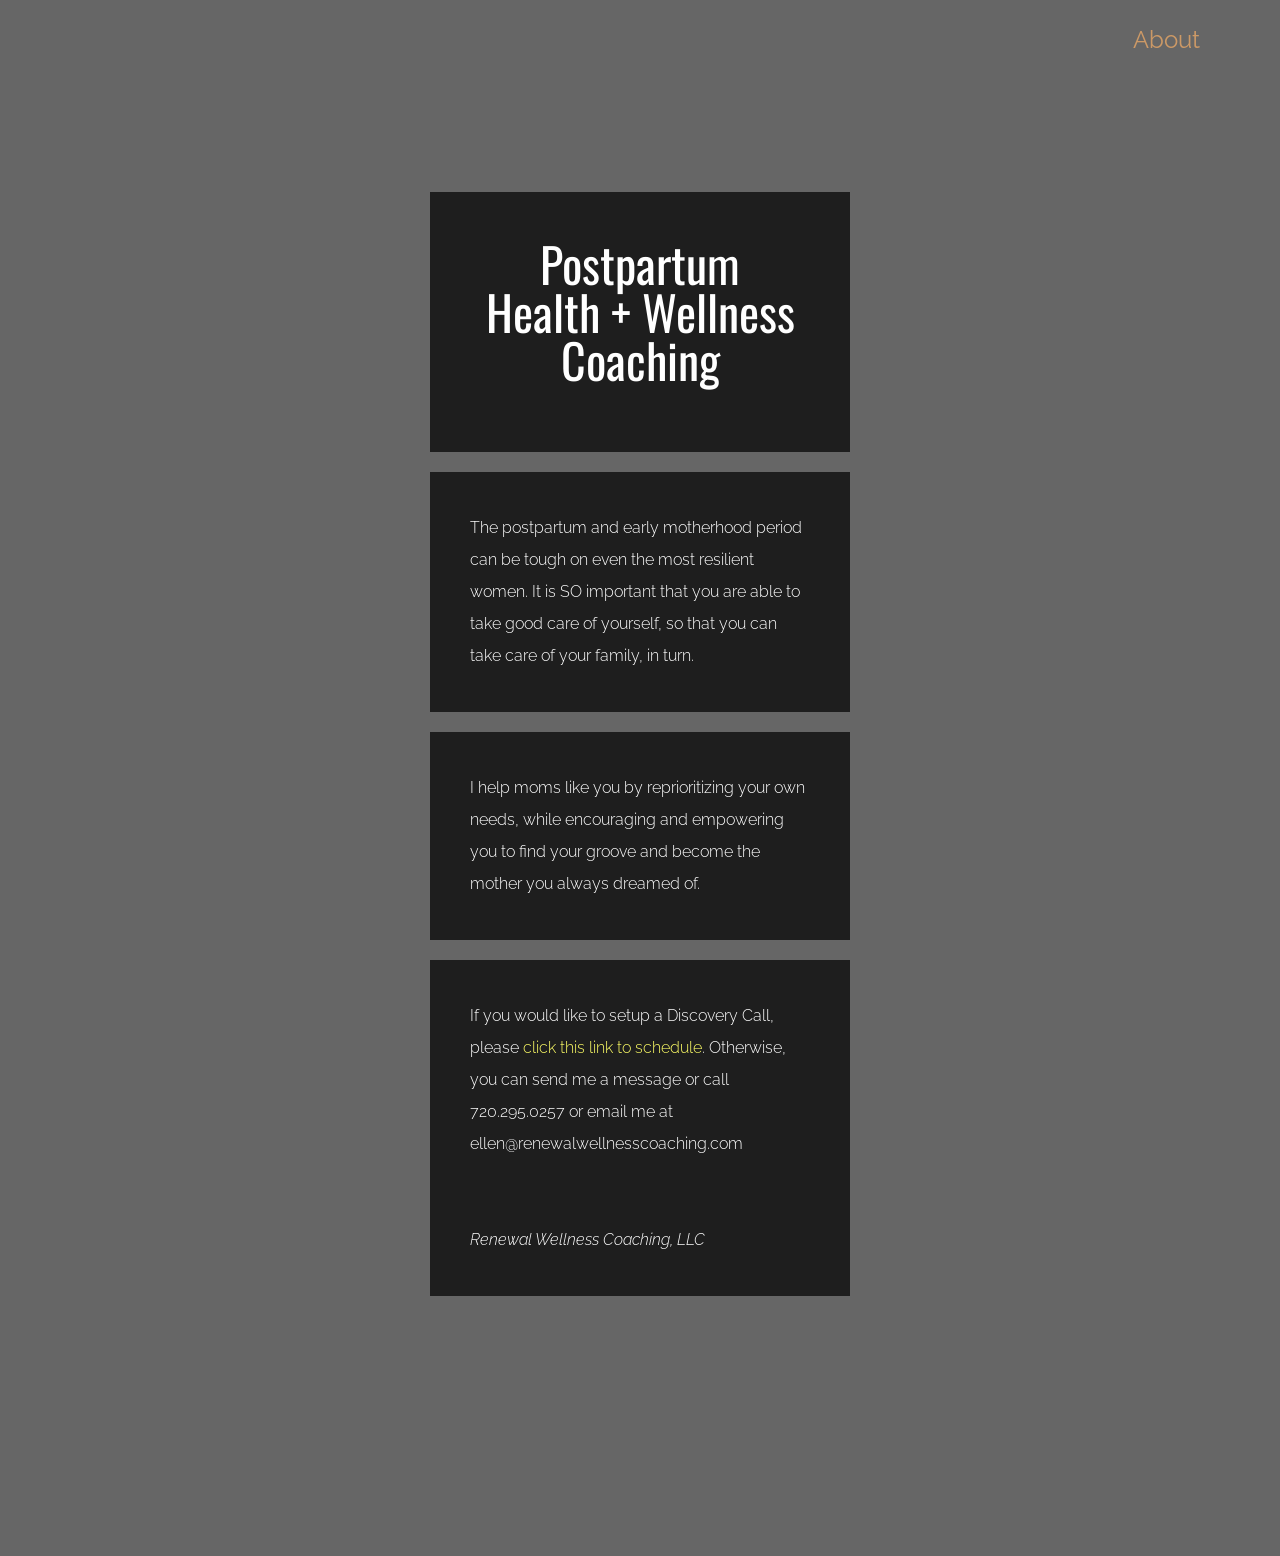
==== index.html @ bf925019 "Undo viewport scaling; image gets cut off on vertical scroll" ====
<!DOCTYPE html>
<html lang="en">
<head>
    <meta charset="UTF-8">
    <meta http-equiv="X-UA-Compatible" content="IE=edge">
    <meta name="viewport" content="width=device-width, initial-scale=1.0">
    <title>Renewal Wellness Coaching</title>
    <link rel="preconnect" href="https://fonts.googleapis.com">
    <link rel="preconnect" href="https://fonts.gstatic.com" crossorigin>
    <link href="https://fonts.googleapis.com/css2?family=Raleway:wght@300;400;500;600&family=Oswald:wght@600&display=swap" rel="stylesheet">
    <link rel="stylesheet" href="css/all.min.css"> <!-- fontawesome -->
    <!-- <link href="https://unpkg.com/tailwindcss@^2/dist/tailwind.min.css" rel="stylesheet"> -->
    <link rel="stylesheet" href="css/tailwind.css">
    <link rel="stylesheet" href="css/tooplate-antique-cafe.css">

<!--

Tooplate 2126 Antique Cafe

https://www.tooplate.com/view/2126-antique-cafe

-->
</head>
<body>
    <!-- About -->
    <div id="About" class="parallax-window" data-parallax="scroll" data-image-src="img/15.jpg">
        <nav id="tm-nav" class="fixed w-full">
            <div class="tm-container mx-auto px-2 md:py-6 text-right">
                <button class="md:hidden py-2 px-2" id="menu-toggle"><i class="fas fa-2x fa-bars tm-text-gold"></i></button>
                <ul class="mb-3 md:mb-0 text-2xl font-normal flex justify-end flex-col md:flex-row">
                    <li class="inline-block mb-4 mx-4"><a href="#about" class="tm-text-gold py-1 md:py-3 px-4">About</a></li>
                </ul>
            </div>
        </nav>
        <div class="container mx-auto px-2 tm-intro-width">
            <div class="sm:pb-60 sm:pt-48 py-20">
                <div class="bg-black bg-opacity-70 p-12 mb-5 text-center">
                    <h1 class="text-white text-5xl tm-logo-font mb-5">Postpartum Health + Wellness Coaching</h1>
                </div>
                <div class="bg-black bg-opacity-70 p-10 mb-5">
                    <p class="text-white leading-8 text-sm font-light">
                      The postpartum and early motherhood period can be tough on even the most resilient women. It is SO important that you are able to take good care of yourself, so that you can take care of your family, in turn.
                    </p>
                </div>
                 <div class="bg-black bg-opacity-70 p-10 mb-5">
                    <p class="text-white leading-8 text-sm font-light">
                      I help moms like you by reprioritizing your own needs, while encouraging and empowering you to find your groove and become the mother you always dreamed of.
                    </p>
                </div>
                 <div class="bg-black bg-opacity-70 p-10 mb-5">
                    <p class="text-white leading-8 text-sm font-light">
                    	If you would like to setup a Discovery Call, please <a rel="nofollow" href="https://my.practicebetter.io/#/664dffdab064e4ab19f4c3e3/bookings?s=66a9b3b07e40d9240dcb5a3c&step=date" target="_parent">click this link to schedule</a>. Otherwise, you can send me a message or call 720.295.0257 or email me at ellen@renewalwellnesscoaching.com

                      <br/>
                      <br/>
                      <br/>
                      <i>Renewal Wellness Coaching, LLC</i>
                    </p>
                </div>
            </div>
        </div>
    </div>

    <script src="js/jquery-3.6.0.min.js"></script>
    <script src="js/parallax.min.js"></script>
    <script src="js/jquery.singlePageNav.min.js"></script>
    <script>

        function checkAndShowHideMenu() {
            if(window.innerWidth < 768) {
                $('#tm-nav ul').addClass('hidden');
            } else {
                $('#tm-nav ul').removeClass('hidden');
            }
        }

        $(function(){
            var tmNav = $('#tm-nav');
            tmNav.singlePageNav();

            checkAndShowHideMenu();
            window.addEventListener('resize', checkAndShowHideMenu);

            $('#menu-toggle').click(function(){
                $('#tm-nav ul').toggleClass('hidden');
            });

            $('#tm-nav ul li').click(function(){
                if(window.innerWidth < 768) {
                    $('#tm-nav ul').addClass('hidden');
                }
            });

            $(document).scroll(function() {
                var distanceFromTop = $(document).scrollTop();

                if(distanceFromTop > 100) {
                    tmNav.addClass('scroll');
                } else {
                    tmNav.removeClass('scroll');
                }
            });

            document.querySelectorAll('a[href^="#"]').forEach(anchor => {
                anchor.addEventListener('click', function (e) {
                    e.preventDefault();

                    document.querySelector(this.getAttribute('href')).scrollIntoView({
                        behavior: 'smooth'
                    });
                });
            });
        });
    </script>
</body>
</html>
---- css/tooplate-antique-cafe.css ----
/*

Tooplate 2126 Antique Cafe

https://www.tooplate.com/view/2126-antique-cafe

*/


body {
    font-family: 'Raleway', sans-serif;
    background-color: #666;
}

p a {
	color: #FF6;
}

p a:hover {
	color: #9FF;
}

#about p a { color: #066; }
#about p a:hover { color: #F36; }

#contact p a { color: #066; }

footer span a { color: #FFF; }

.tm-logo-font {
    font-family: 'Oswald', sans-serif;
}

.tm-container {
    max-width: 1200px;
}

.parallax-window {
    min-height: 1064px;
    background: transparent;
}

.tm-text-yellow {
    color: #FC6;
}

.tm-text-gold {
    color: #CC9966;
}

.tm-text-brown {
    color: #544639;
}

.tm-text-green {
    color: #006666;
}

a.tm-bg-green:hover {
    background-color: #0a8585;
}

.tm-bg-brown {
    background-color: #544639;
}

.tm-bg-green {
    background-color: #006666;
}

.tm-border-gold {
    border-color: #CC9966;
}

.tm-intro-width {
    max-width: 436px;
}

.tm-item-container {
    max-width: 520px;
}

.input:focus {
    outline: none !important;
    border:1px solid #CC9966;
    box-shadow: 0 0 10px #b67533;
}

input::placeholder,
textarea::placeholder { /* Chrome, Firefox, Opera, Safari 10.1+ */
    color: rgb(214, 212, 212);
    opacity: 1; /* Firefox */
}
  
input:-ms-input-placeholder,
textarea:-ms-input-placeholder { /* Internet Explorer 10-11 */
    color: rgb(214, 212, 212);
}
  
input::-ms-input-placeholder,
textarea::-ms-input-placeholder { /* Microsoft Edge */
    color: rgb(214, 212, 212);
}

#tm-nav {
    z-index: 1000;
    transition: all 0.3s ease;
}

#tm-nav.scroll {
    background-color: rgba(0,0,0,0.7);
}

#tm-nav li a {
    border-bottom-color: transparent;
    transition: all 0.3s ease;
}

#tm-nav li a.current,
#tm-nav li a:hover {
      border-bottom: 4px solid #CC9966;
}

.tm-text-2xl {
    font-size: 1.2rem;
    line-height: 2rem;
}

@media (min-width: 768px) {
    #tm-nav.scroll .tm-container {
        padding-top: 10px;
        padding-bottom: 10px;
    }
}

@media (max-width: 767px) {
    #tm-nav {
        width: auto;
        right: 0;
        border-radius: 5px;
    }
}

@media (max-width: 639px) {
    .parallax-window {
        min-height: 600px;
    }
}

@media (max-width: 370px) {
    .tm-menu-item {
        flex-direction: column;
    }

    .tm-menu-item-2 {
        flex-direction: column-reverse;
    }

    .tm-menu-item img {
        margin-bottom: 10px;
    }

    .tm-menu-item-2 img {
        margin-bottom: 10px;
    }
}
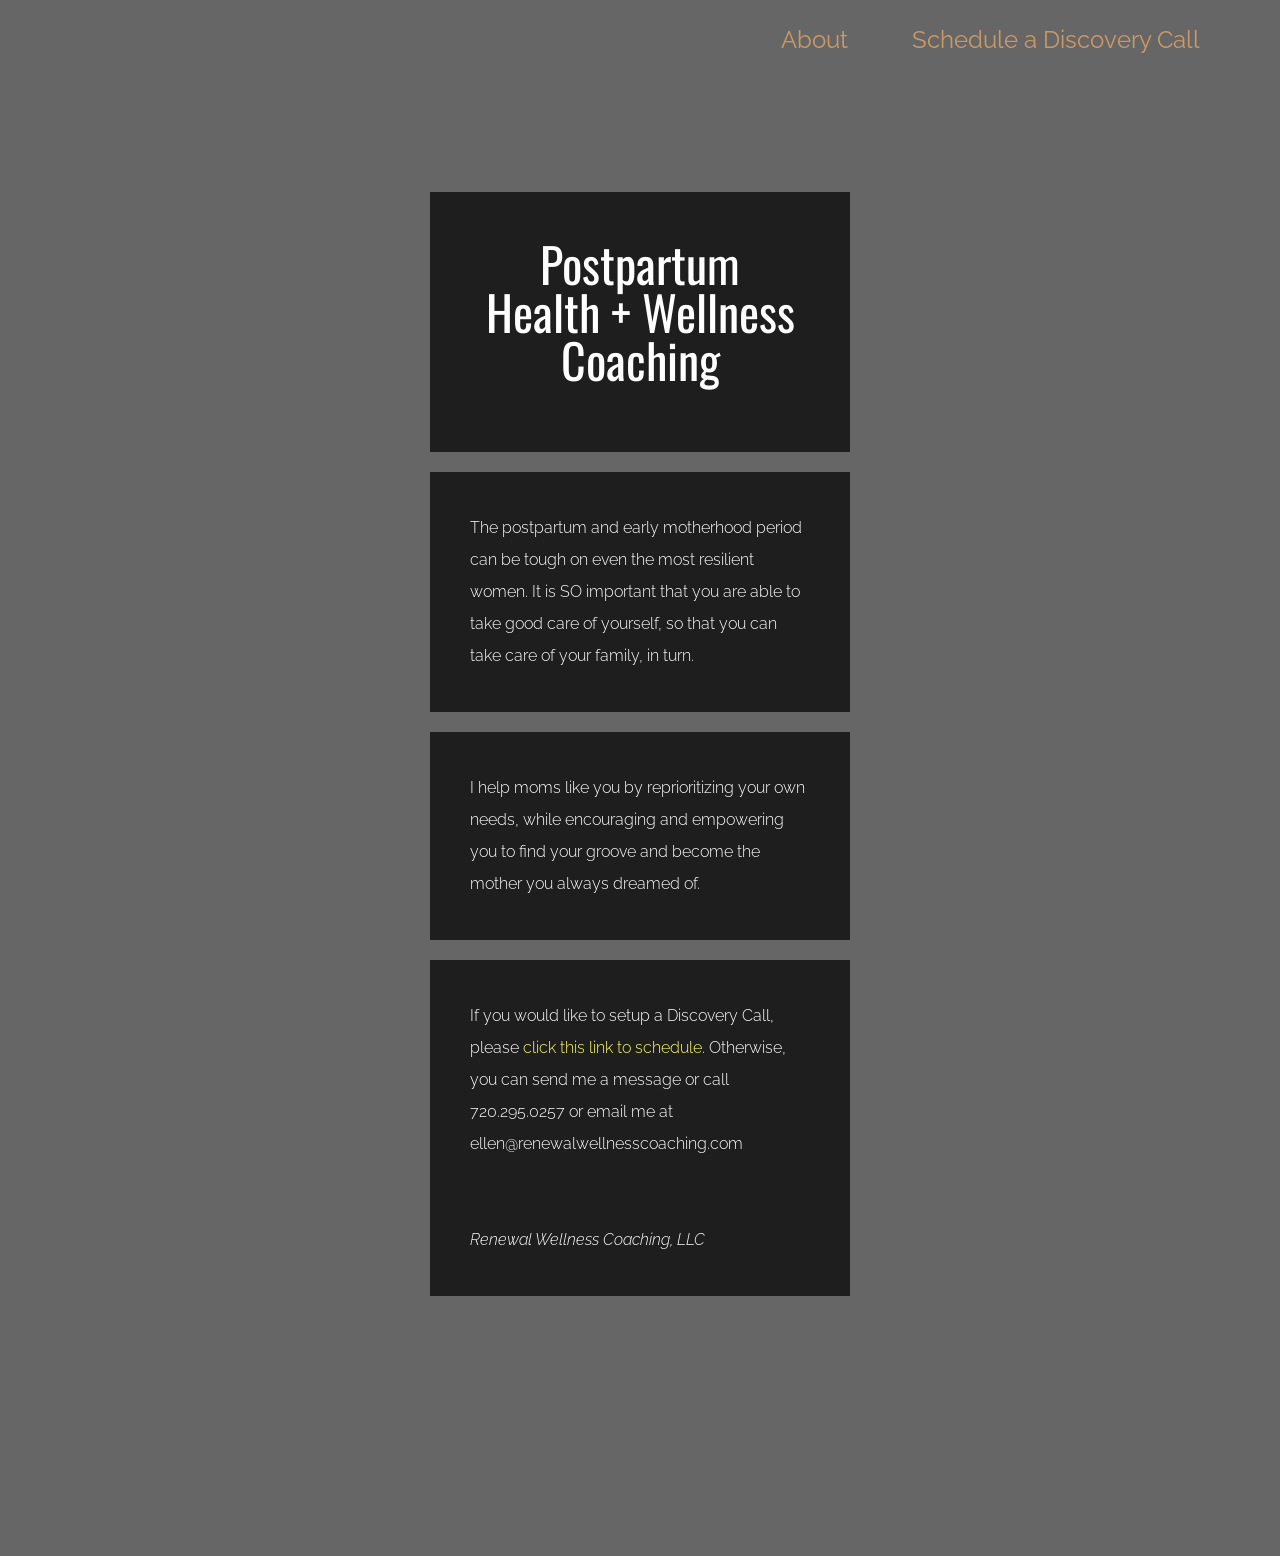
==== commit 7e3160f2: "Add menu option to book a discovery call" ====
--- a/index.html
+++ b/index.html
@@ -29,6 +29,7 @@
                 <button class="md:hidden py-2 px-2" id="menu-toggle"><i class="fas fa-2x fa-bars tm-text-gold"></i></button>
                 <ul class="mb-3 md:mb-0 text-2xl font-normal flex justify-end flex-col md:flex-row">
                     <li class="inline-block mb-4 mx-4"><a href="#about" class="tm-text-gold py-1 md:py-3 px-4">About</a></li>
+                    <li class="inline-block mb-4 mx-4"><a href="https://my.practicebetter.io/#/664dffdab064e4ab19f4c3e3/bookings?s=66a9b3b07e40d9240dcb5a3c&step=date" class="tm-text-gold py-1 md:py-3 px-4">Schedule a Discovery Call</a></li>
                 </ul>
             </div>
         </nav>
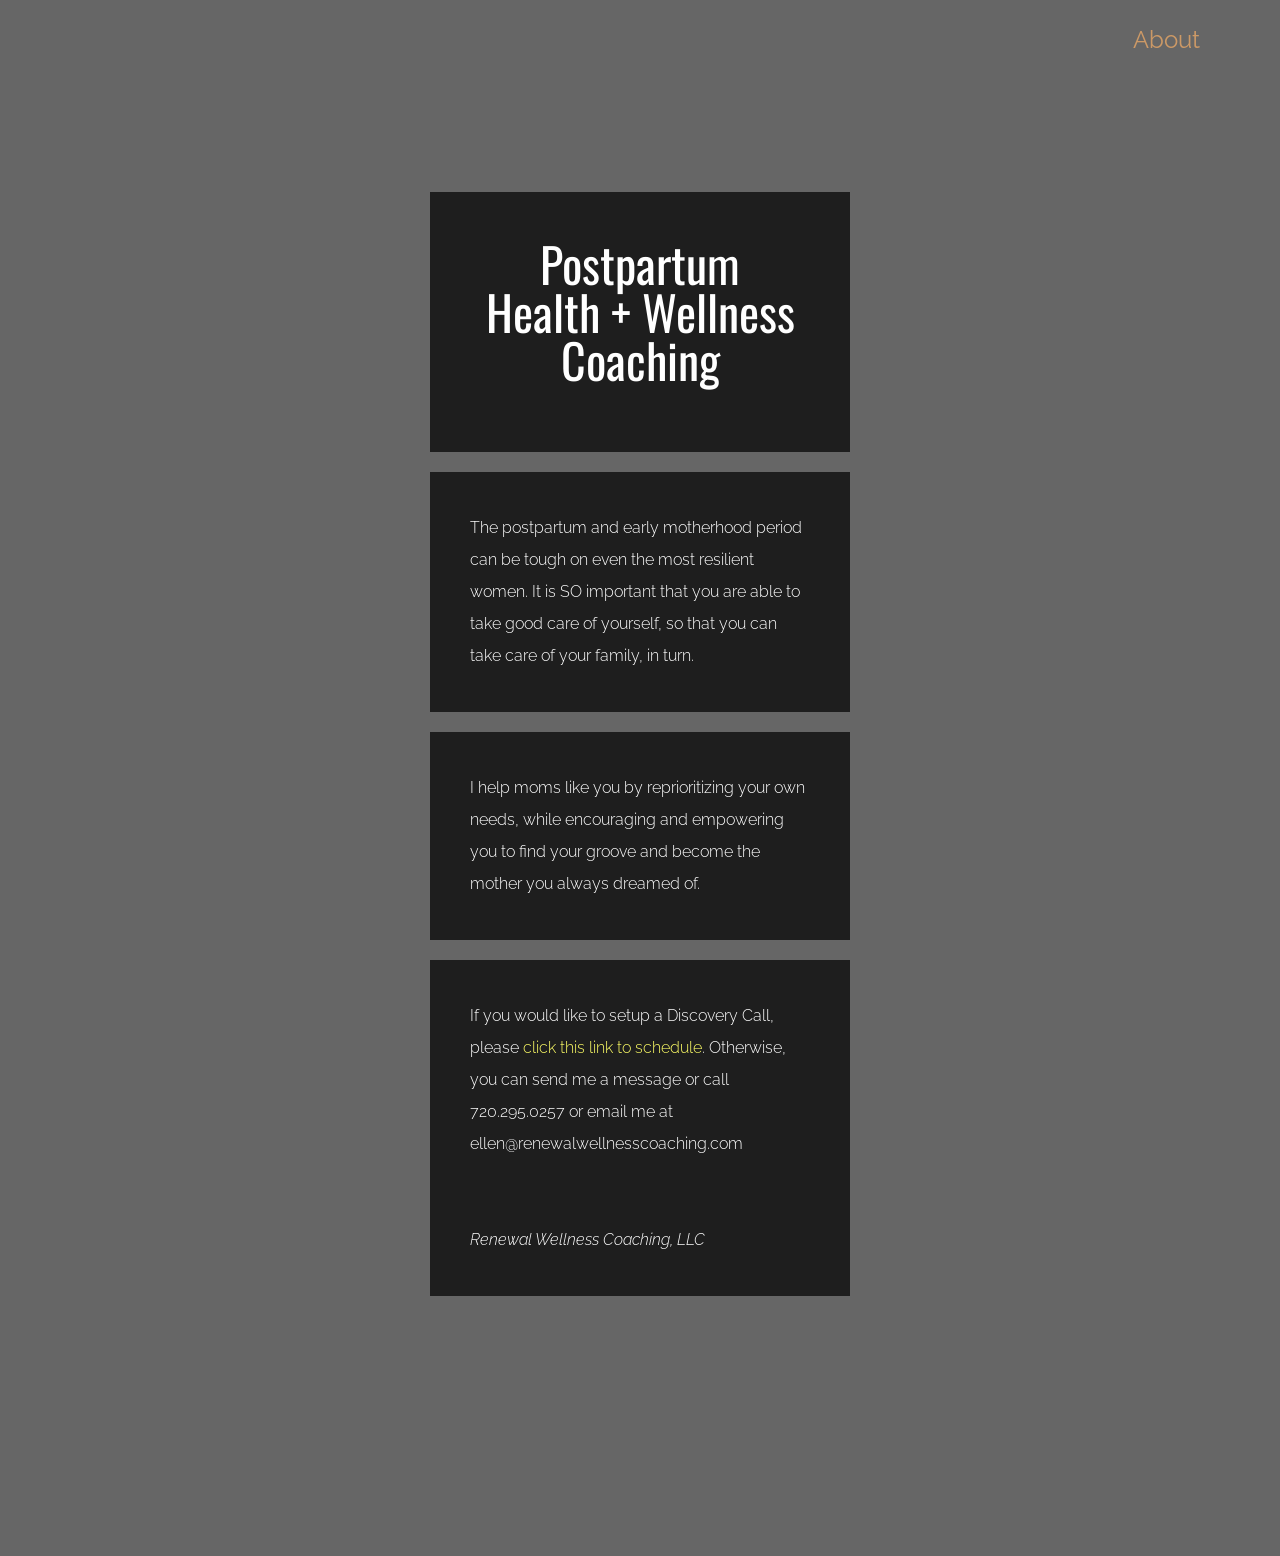
==== commit 94fd9475: "Revert "Add menu option to book a discovery call" This reverts commit 7e3160f2142553f9807d0eced43585" ====
--- a/index.html
+++ b/index.html
@@ -29,7 +29,6 @@
                 <button class="md:hidden py-2 px-2" id="menu-toggle"><i class="fas fa-2x fa-bars tm-text-gold"></i></button>
                 <ul class="mb-3 md:mb-0 text-2xl font-normal flex justify-end flex-col md:flex-row">
                     <li class="inline-block mb-4 mx-4"><a href="#about" class="tm-text-gold py-1 md:py-3 px-4">About</a></li>
-                    <li class="inline-block mb-4 mx-4"><a href="https://my.practicebetter.io/#/664dffdab064e4ab19f4c3e3/bookings?s=66a9b3b07e40d9240dcb5a3c&step=date" class="tm-text-gold py-1 md:py-3 px-4">Schedule a Discovery Call</a></li>
                 </ul>
             </div>
         </nav>
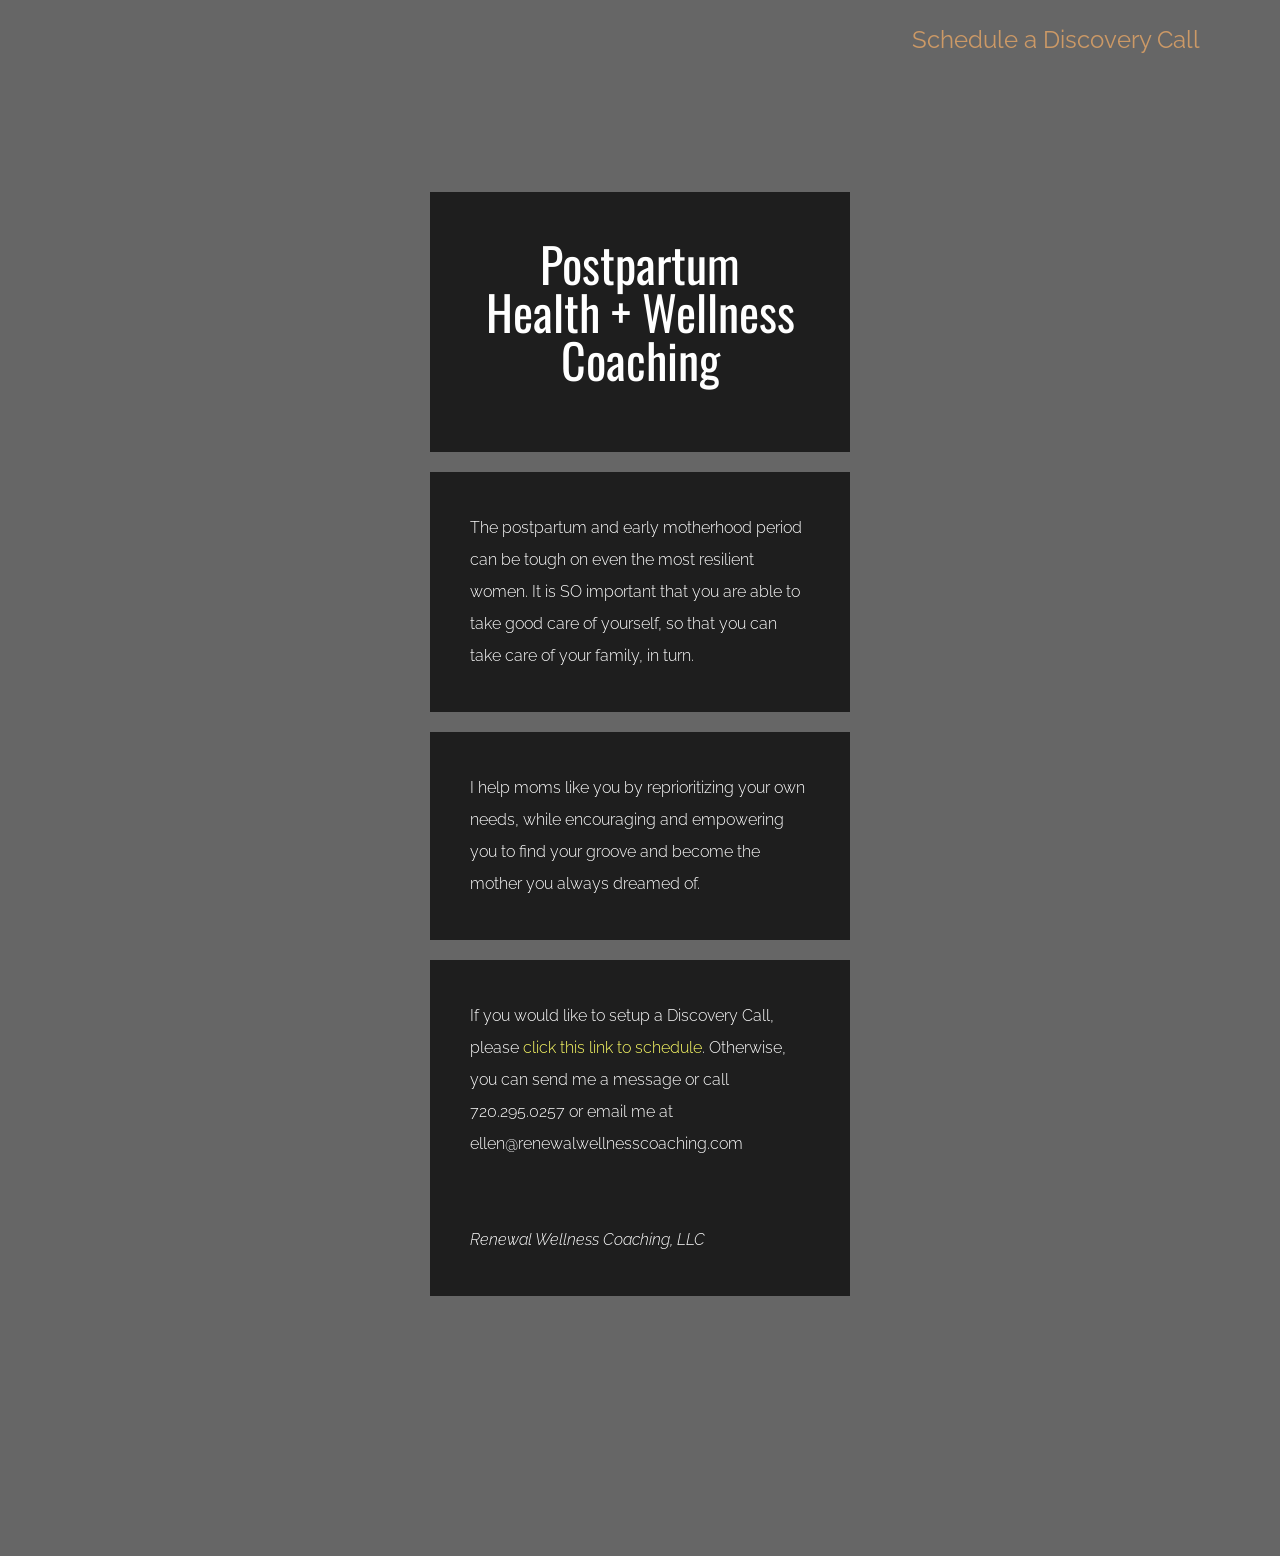
==== commit efefbebc: "Correctly add menu option to book a discovery call" ====
--- a/index.html
+++ b/index.html
@@ -28,7 +28,7 @@
             <div class="tm-container mx-auto px-2 md:py-6 text-right">
                 <button class="md:hidden py-2 px-2" id="menu-toggle"><i class="fas fa-2x fa-bars tm-text-gold"></i></button>
                 <ul class="mb-3 md:mb-0 text-2xl font-normal flex justify-end flex-col md:flex-row">
-                    <li class="inline-block mb-4 mx-4"><a href="#about" class="tm-text-gold py-1 md:py-3 px-4">About</a></li>
+                    <li class="inline-block mb-4 mx-4"><a id="discovery-link" href="https://my.practicebetter.io/#/664dffdab064e4ab19f4c3e3/bookings?s=66a9b3b07e40d9240dcb5a3c&#38;step=date" class="tm-text-gold py-1 md:py-3 px-4">Schedule a Discovery Call</a></li>
                 </ul>
             </div>
         </nav>
@@ -75,8 +75,8 @@
         }
 
         $(function(){
-            var tmNav = $('#tm-nav');
-            tmNav.singlePageNav();
+            <!-- var tmNav = $('#tm-nav'); -->
+            <!-- tmNav.singlePageNav(); -->
 
             checkAndShowHideMenu();
             window.addEventListener('resize', checkAndShowHideMenu);
@@ -101,15 +101,15 @@
                 }
             });
 
-            document.querySelectorAll('a[href^="#"]').forEach(anchor => {
-                anchor.addEventListener('click', function (e) {
-                    e.preventDefault();
-
-                    document.querySelector(this.getAttribute('href')).scrollIntoView({
-                        behavior: 'smooth'
-                    });
-                });
-            });
+            <!-- document.querySelectorAll('a[href^="#"]').forEach(anchor => { -->
+            <!--     anchor.addEventListener('click', function (e) { -->
+            <!--         e.preventDefault(); -->
+            <!--  -->
+            <!--         document.querySelector(this.getAttribute('href')).scrollIntoView({ -->
+            <!--             behavior: 'smooth' -->
+            <!--         }); -->
+            <!--     }); -->
+            <!-- }); -->
         });
     </script>
 </body>
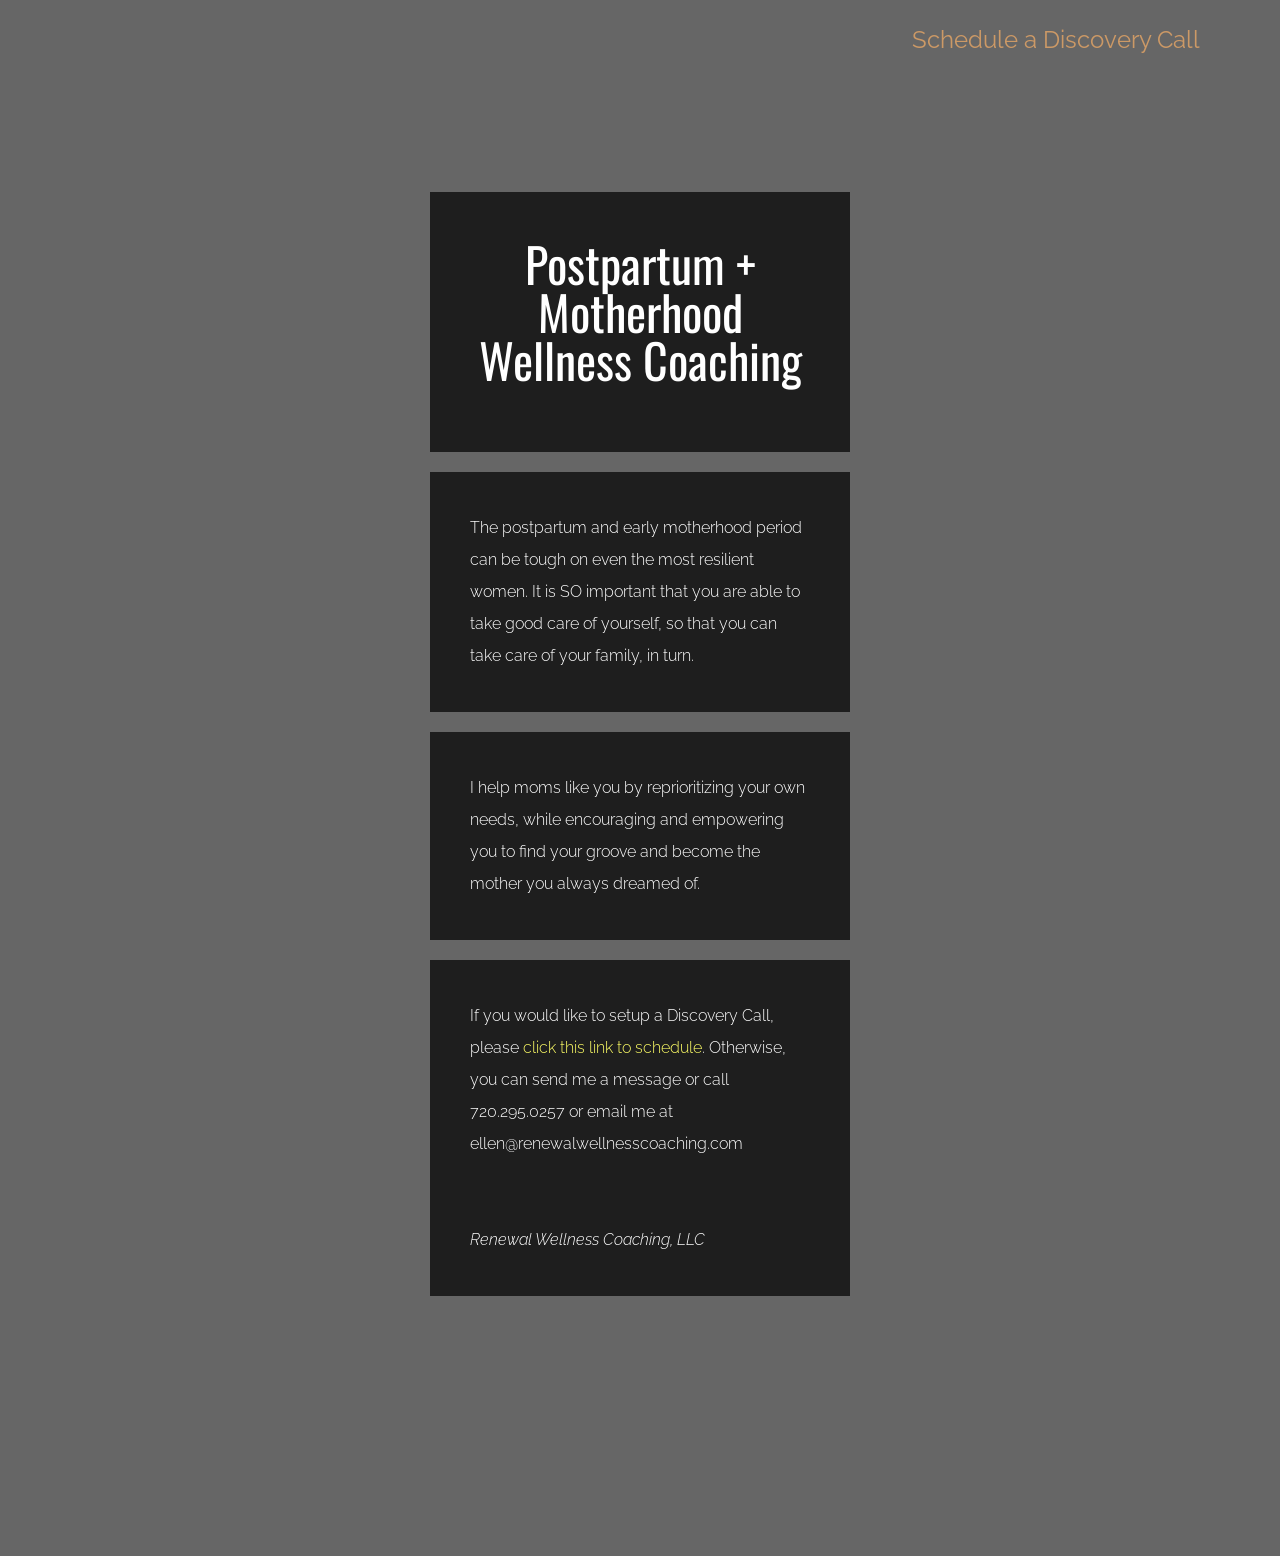
==== commit 066ca09e: "Update index.html" ====
--- a/index.html
+++ b/index.html
@@ -35,7 +35,7 @@
         <div class="container mx-auto px-2 tm-intro-width">
             <div class="sm:pb-60 sm:pt-48 py-20">
                 <div class="bg-black bg-opacity-70 p-12 mb-5 text-center">
-                    <h1 class="text-white text-5xl tm-logo-font mb-5">Postpartum Health + Wellness Coaching</h1>
+                    <h1 class="text-white text-5xl tm-logo-font mb-5">Postpartum + Motherhood Wellness Coaching</h1>
                 </div>
                 <div class="bg-black bg-opacity-70 p-10 mb-5">
                     <p class="text-white leading-8 text-sm font-light">
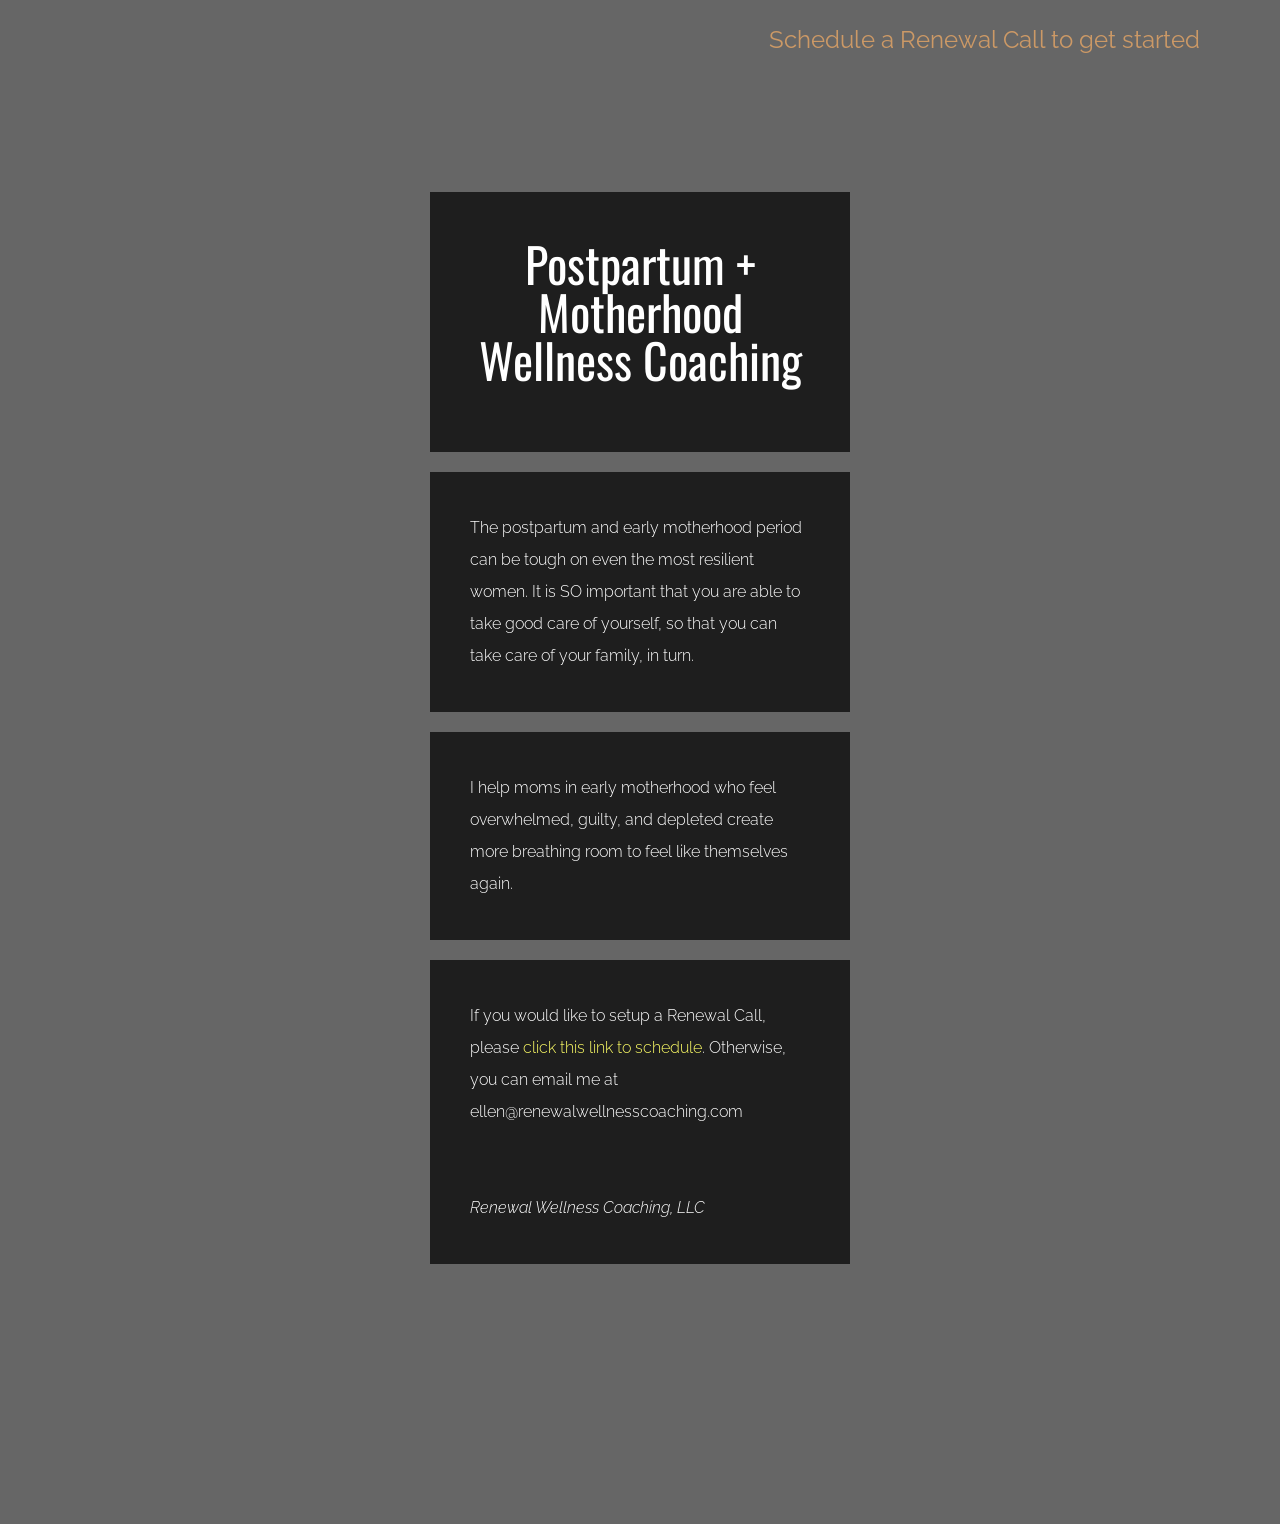
==== commit 8a4dfdef: "Update index.html" ====
--- a/index.html
+++ b/index.html
@@ -28,7 +28,7 @@
             <div class="tm-container mx-auto px-2 md:py-6 text-right">
                 <button class="md:hidden py-2 px-2" id="menu-toggle"><i class="fas fa-2x fa-bars tm-text-gold"></i></button>
                 <ul class="mb-3 md:mb-0 text-2xl font-normal flex justify-end flex-col md:flex-row">
-                    <li class="inline-block mb-4 mx-4"><a id="discovery-link" href="https://my.practicebetter.io/#/664dffdab064e4ab19f4c3e3/bookings?s=66a9b3b07e40d9240dcb5a3c&#38;step=date" class="tm-text-gold py-1 md:py-3 px-4">Schedule a Discovery Call</a></li>
+                    <li class="inline-block mb-4 mx-4"><a id="discovery-link" href="https://calendar.google.com/calendar/u/0/appointments/schedules/AcZssZ1Yt7ArCqneZcJqEMKUUP6CPAnZQ0oJqcFwiBXGWNy9YKJrq_jTDwfa1L7aoU35G-A4XbcWOg0A" class="tm-text-gold py-1 md:py-3 px-4">Schedule a Renewal Call to get started</a></li>
                 </ul>
             </div>
         </nav>
@@ -44,12 +44,12 @@
                 </div>
                  <div class="bg-black bg-opacity-70 p-10 mb-5">
                     <p class="text-white leading-8 text-sm font-light">
-                      I help moms like you by reprioritizing your own needs, while encouraging and empowering you to find your groove and become the mother you always dreamed of.
+                      I help moms in early motherhood who feel overwhelmed, guilty, and depleted create more breathing room to feel like themselves again.
                     </p>
                 </div>
                  <div class="bg-black bg-opacity-70 p-10 mb-5">
                     <p class="text-white leading-8 text-sm font-light">
-                    	If you would like to setup a Discovery Call, please <a rel="nofollow" href="https://my.practicebetter.io/#/664dffdab064e4ab19f4c3e3/bookings?s=66a9b3b07e40d9240dcb5a3c&step=date" target="_parent">click this link to schedule</a>. Otherwise, you can send me a message or call 720.295.0257 or email me at ellen@renewalwellnesscoaching.com
+                    	If you would like to setup a Renewal Call, please <a rel="nofollow" href="https://calendar.google.com/calendar/u/0/appointments/schedules/AcZssZ1Yt7ArCqneZcJqEMKUUP6CPAnZQ0oJqcFwiBXGWNy9YKJrq_jTDwfa1L7aoU35G-A4XbcWOg0A" target="_parent">click this link to schedule</a>. Otherwise, you can email me at ellen@renewalwellnesscoaching.com
 
                       <br/>
                       <br/>
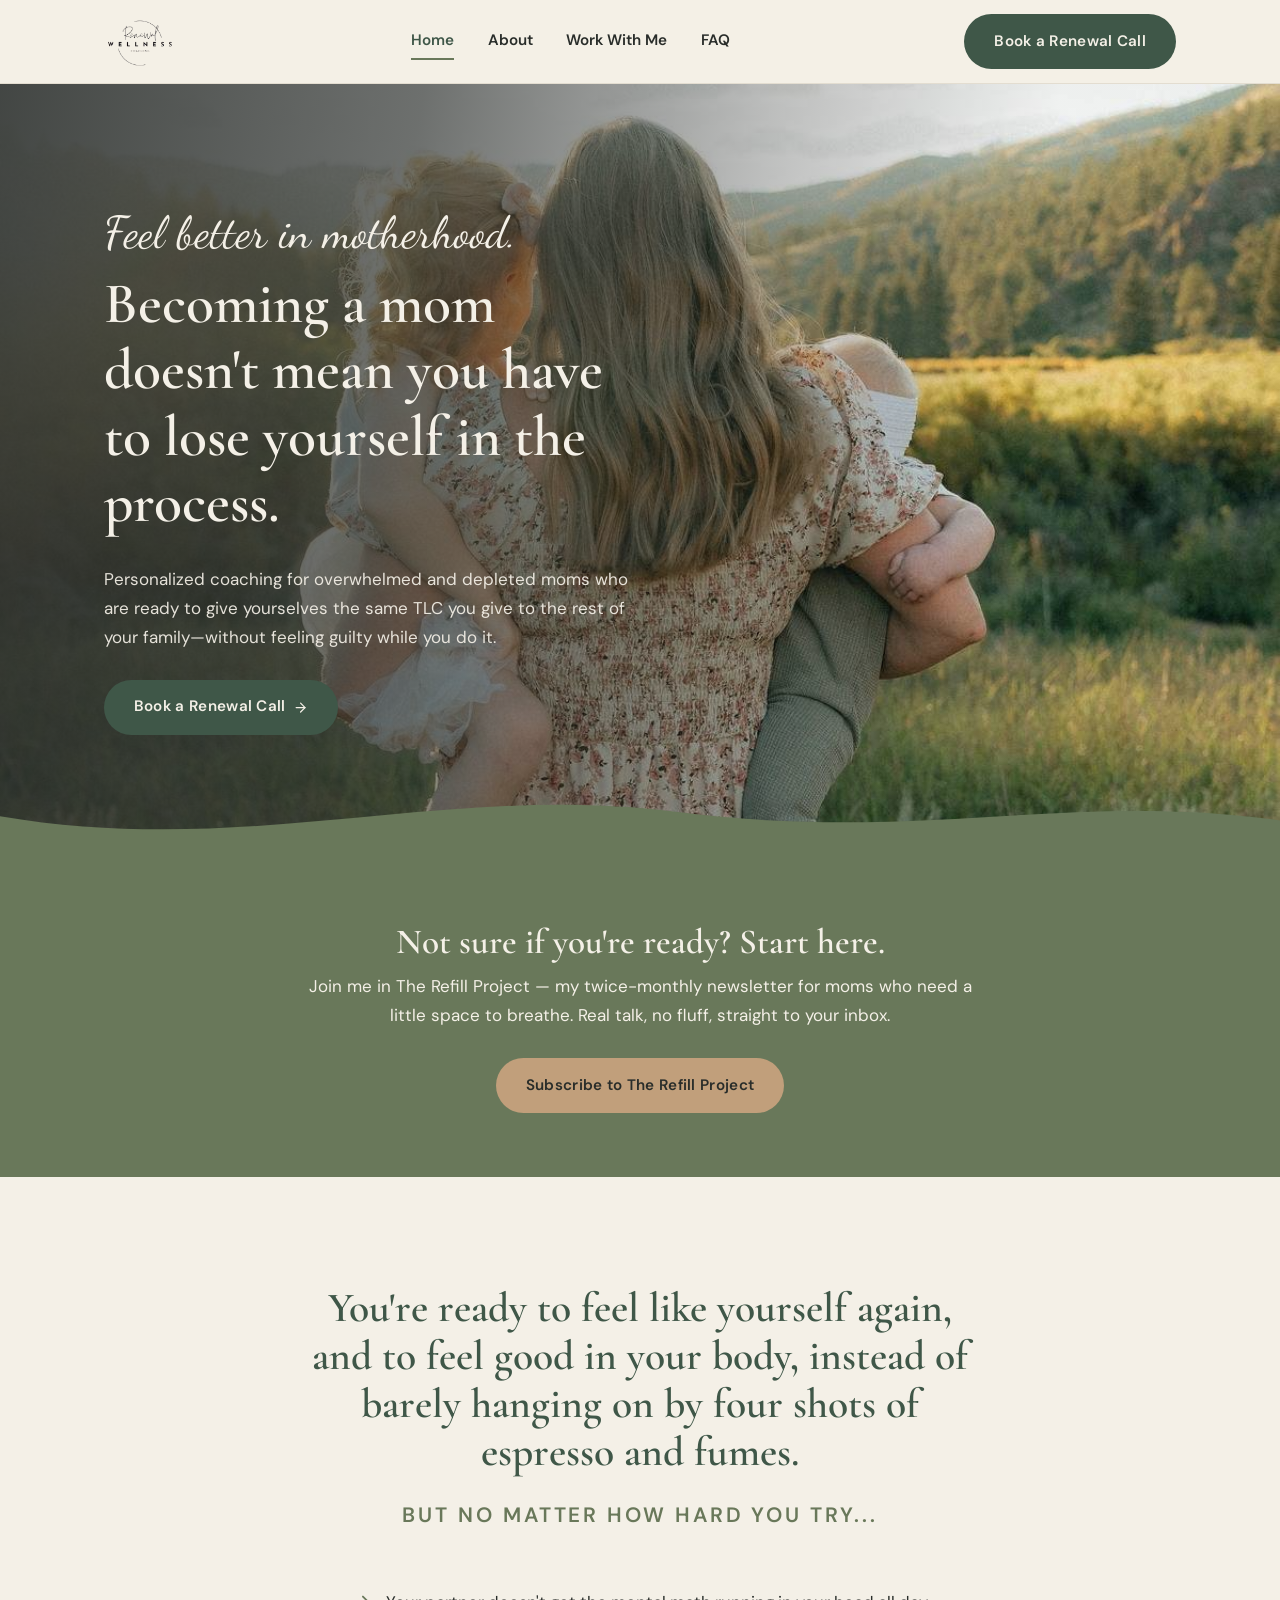
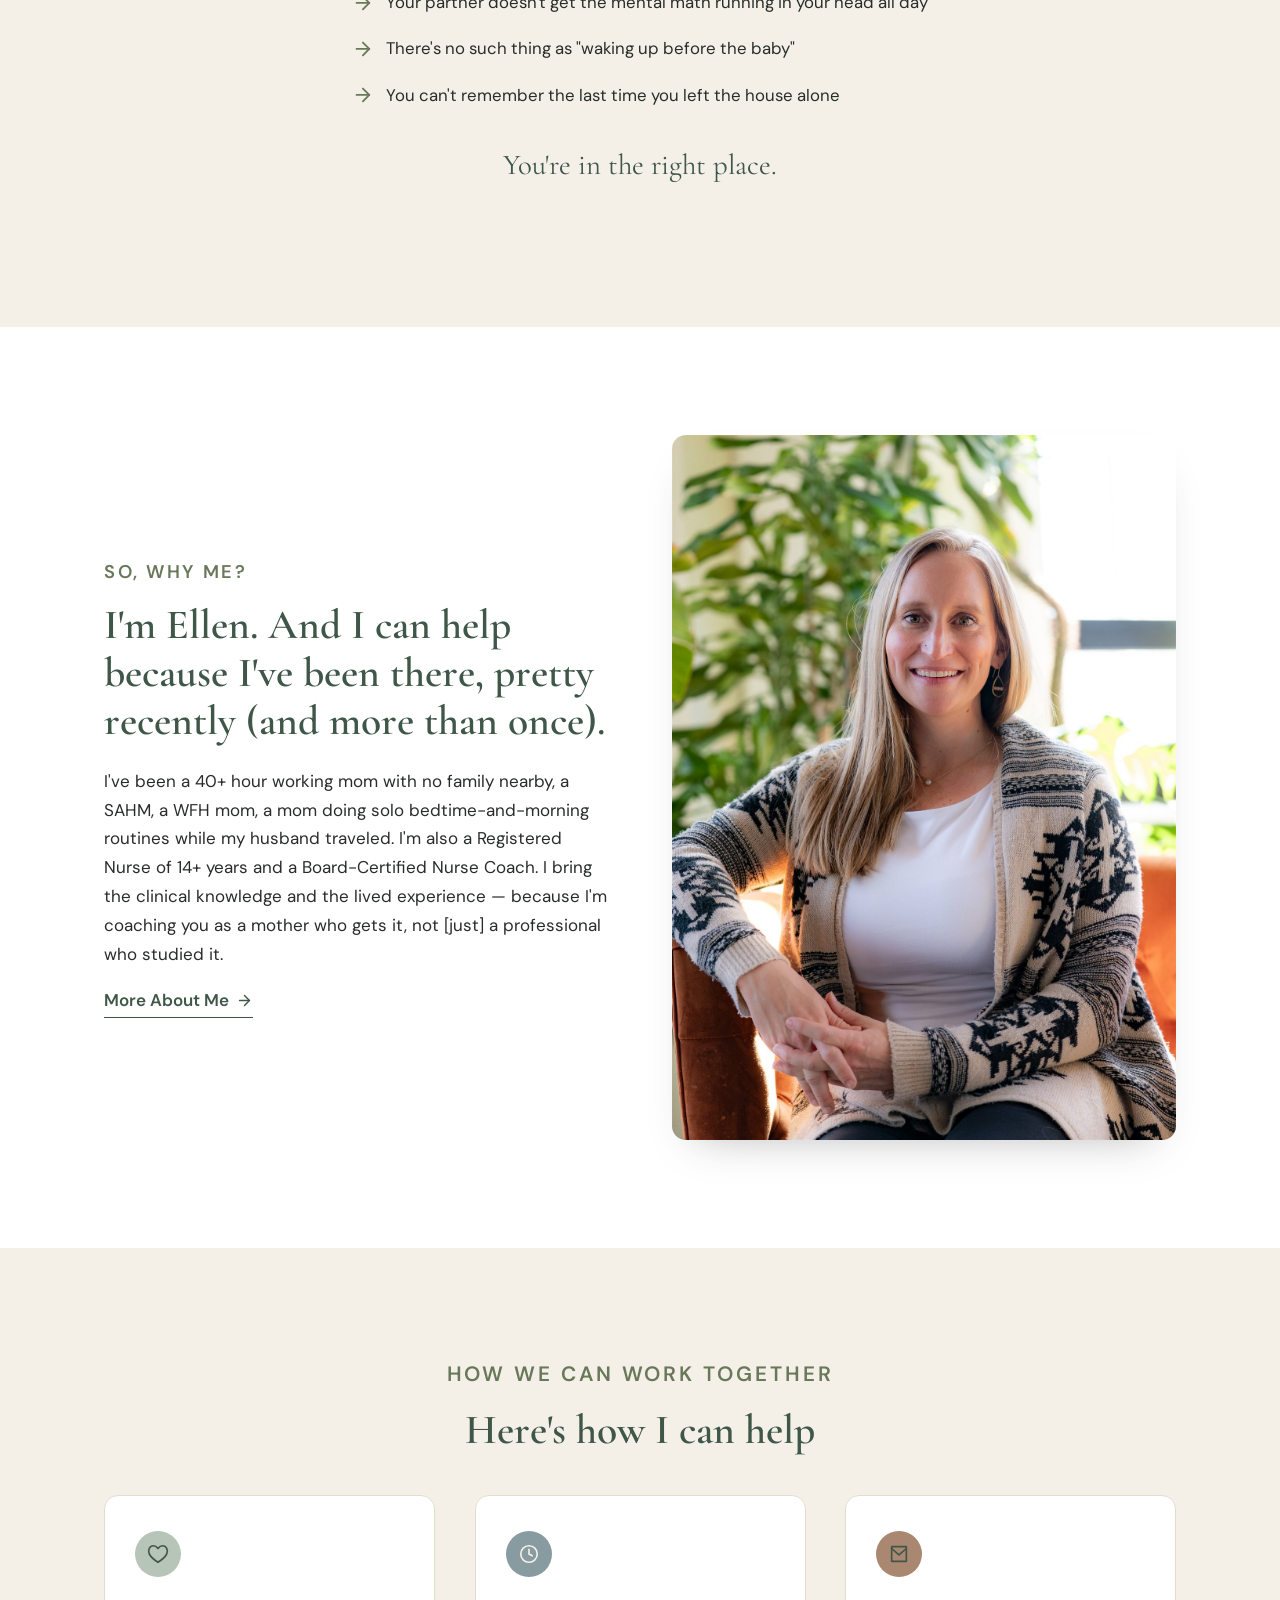
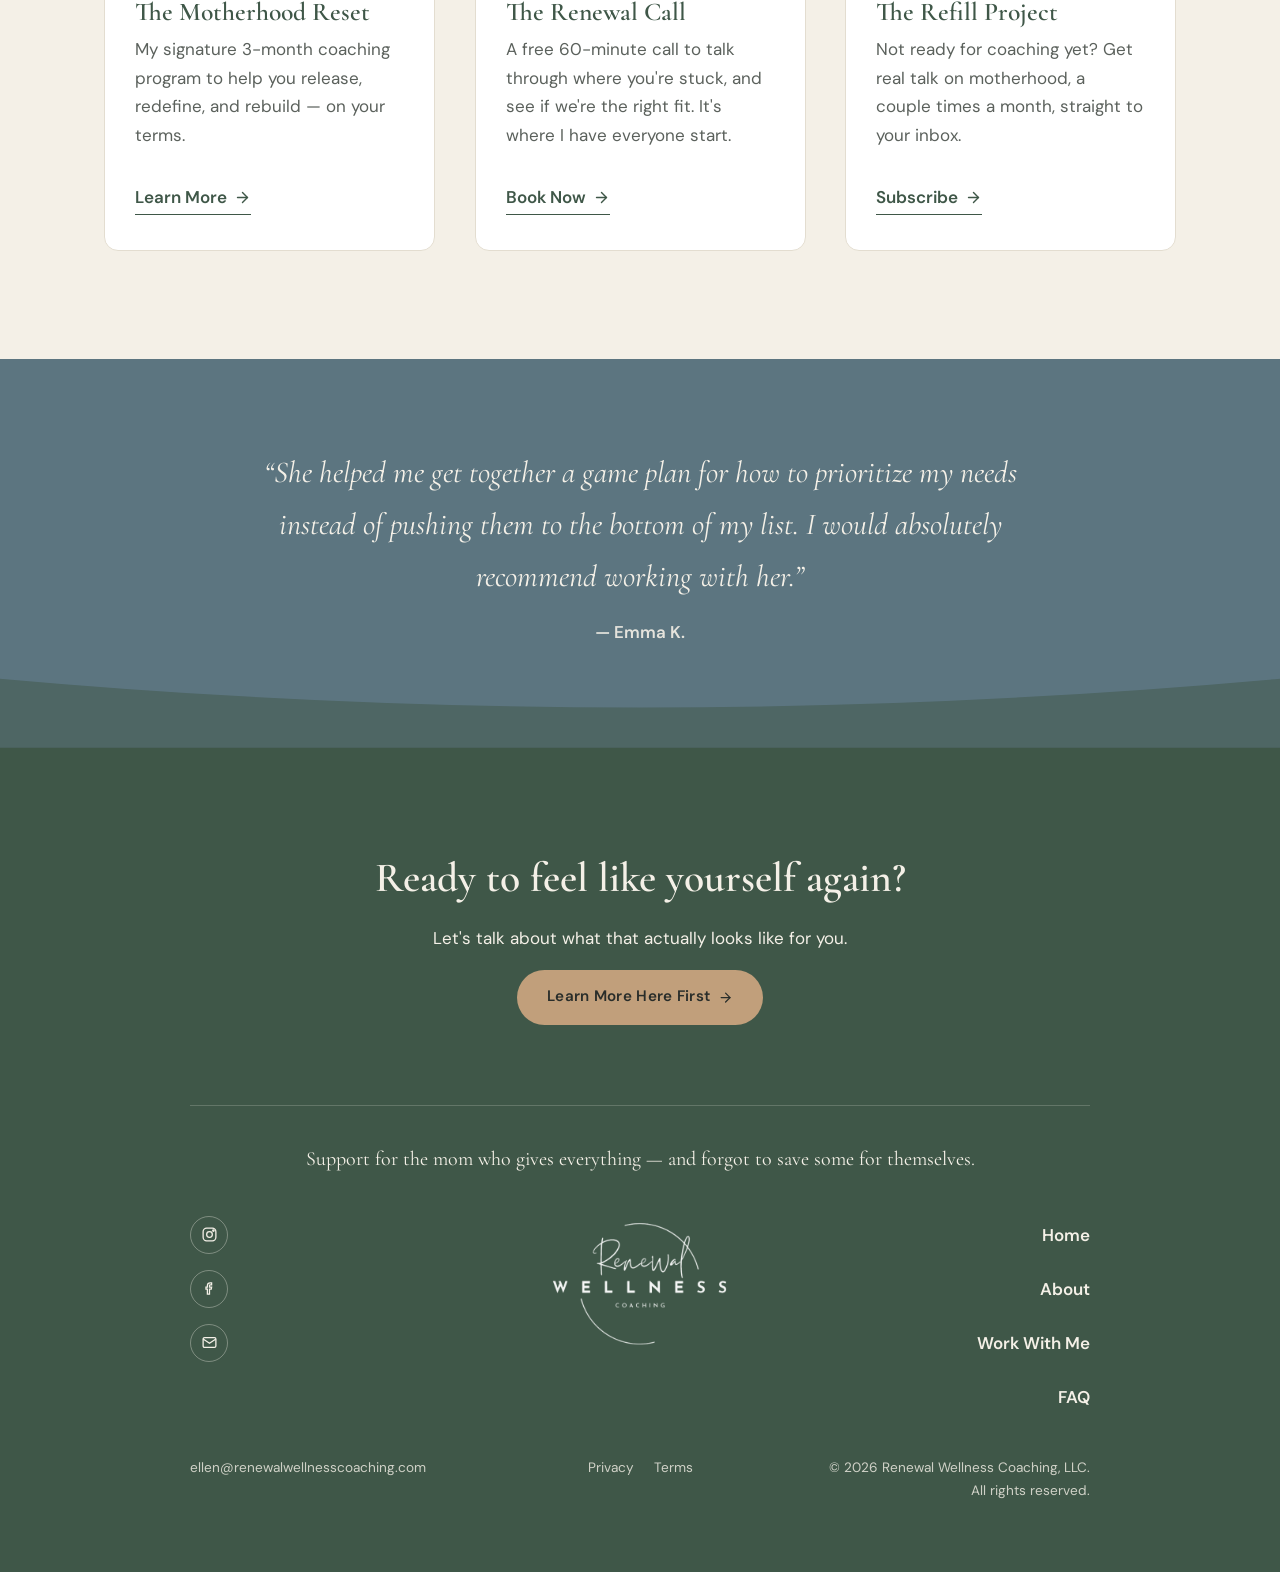
==== commit f5b5fdb3: "Replace Tooplate cafe template with full custom site Builds out the complete Renewal Wellness Coachi" ====
--- a/index.html
+++ b/index.html
@@ -1,116 +1,228 @@
 <!DOCTYPE html>
 <html lang="en">
 <head>
-    <meta charset="UTF-8">
-    <meta http-equiv="X-UA-Compatible" content="IE=edge">
-    <meta name="viewport" content="width=device-width, initial-scale=1.0">
-    <title>Renewal Wellness Coaching</title>
-    <link rel="preconnect" href="https://fonts.googleapis.com">
-    <link rel="preconnect" href="https://fonts.gstatic.com" crossorigin>
-    <link href="https://fonts.googleapis.com/css2?family=Raleway:wght@300;400;500;600&family=Oswald:wght@600&display=swap" rel="stylesheet">
-    <link rel="stylesheet" href="css/all.min.css"> <!-- fontawesome -->
-    <!-- <link href="https://unpkg.com/tailwindcss@^2/dist/tailwind.min.css" rel="stylesheet"> -->
-    <link rel="stylesheet" href="css/tailwind.css">
-    <link rel="stylesheet" href="css/tooplate-antique-cafe.css">
-
-<!--
-
-Tooplate 2126 Antique Cafe
-
-https://www.tooplate.com/view/2126-antique-cafe
-
--->
+  <meta charset="UTF-8" />
+  <meta name="viewport" content="width=device-width, initial-scale=1.0" />
+  <title>Renewal Wellness Coaching | 1:1 Coaching for Overwhelmed Moms</title>
+  <meta name="description" content="1:1 coaching for moms in early motherhood who feel overwhelmed, guilty, and depleted— and want to feel better again. Virtual coaching (McKinney, TX-based)" />
+  <link rel="icon" href="img/logo.png" />
+  <link rel="preconnect" href="https://fonts.googleapis.com" />
+  <link rel="preconnect" href="https://fonts.gstatic.com" crossorigin />
+  <link href="https://fonts.googleapis.com/css2?family=Cormorant+Garamond:wght@500;600;700&family=DM+Sans:wght@400;500;600;700&family=Dancing+Script&display=swap" rel="stylesheet" />
+  <link rel="stylesheet" href="css/styles.css" />
 </head>
 <body>
-    <!-- About -->
-    <div id="About" class="parallax-window" data-parallax="scroll" data-image-src="img/15.jpg">
-        <nav id="tm-nav" class="fixed w-full">
-            <div class="tm-container mx-auto px-2 md:py-6 text-right">
-                <button class="md:hidden py-2 px-2" id="menu-toggle"><i class="fas fa-2x fa-bars tm-text-gold"></i></button>
-                <ul class="mb-3 md:mb-0 text-2xl font-normal flex justify-end flex-col md:flex-row">
-                    <li class="inline-block mb-4 mx-4"><a id="discovery-link" href="https://calendar.google.com/calendar/u/0/appointments/schedules/AcZssZ1Yt7ArCqneZcJqEMKUUP6CPAnZQ0oJqcFwiBXGWNy9YKJrq_jTDwfa1L7aoU35G-A4XbcWOg0A" class="tm-text-gold py-1 md:py-3 px-4">Schedule a Renewal Call to get started</a></li>
-                </ul>
+
+  <header class="site-header">
+    <div class="container">
+      <a class="brand" href="index.html">
+        <img src="img/logo.png" alt="Renewal Wellness Coaching logo" />
+      </a>
+      <nav class="nav-links" aria-label="Primary">
+        <a href="index.html" aria-current="page">Home</a>
+        <a href="about.html">About</a>
+        <a href="work-with-me.html">Work With Me</a>
+        <a href="faq.html">FAQ</a>
+      </nav>
+      <div class="header-actions">
+        <a class="btn btn-primary" href="https://calendar.app.google/wAF8eQ9CQRG3GPrg6" target="_blank" rel="noopener">Book a Renewal Call</a>
+        <button class="nav-toggle" aria-label="Toggle menu" aria-expanded="false">
+          <svg viewBox="0 0 24 24" fill="none" stroke="currentColor" stroke-width="2" stroke-linecap="round"><line x1="3" y1="6" x2="21" y2="6"/><line x1="3" y1="12" x2="21" y2="12"/><line x1="3" y1="18" x2="21" y2="18"/></svg>
+        </button>
+      </div>
+    </div>
+    <nav class="mobile-nav" aria-label="Mobile">
+      <a href="index.html">Home</a>
+      <a href="about.html">About</a>
+      <a href="work-with-me.html">Work With Me</a>
+      <a href="faq.html">FAQ</a>
+    </nav>
+  </header>
+
+  <main>
+    <!-- Hero -->
+    <section class="hero-full">
+      <img class="hero-full-bg" src="img/photos/hero-home.jpg" alt="Ellen LeBleu carrying her two children through a sunlit meadow" />
+      <div class="hero-full-scrim" aria-hidden="true"></div>
+      <div class="container hero-full-inner">
+        <div class="hero-copy">
+          <span class="script-accent">Feel better in motherhood.</span>
+          <h1>Becoming a mom doesn't mean you have to lose yourself in the process.</h1>
+          <p>Personalized coaching for overwhelmed and depleted moms who are ready to give yourselves the same TLC you give to the rest of your family&mdash;without feeling guilty while you do it.</p>
+          <div class="hero-actions">
+            <a class="btn btn-primary" href="https://calendar.app.google/wAF8eQ9CQRG3GPrg6" target="_blank" rel="noopener">
+              Book a Renewal Call
+              <svg viewBox="0 0 24 24" fill="none" stroke="currentColor" stroke-width="2" stroke-linecap="round" stroke-linejoin="round"><line x1="5" y1="12" x2="19" y2="12"/><polyline points="12 5 19 12 12 19"/></svg>
+            </a>
+          </div>
+        </div>
+      </div>
+      <div class="shape-divider-bottom" aria-hidden="true">
+        <svg viewBox="0 0 1440 90" preserveAspectRatio="none">
+          <path d="M0,40 C280,90 500,0 760,35 C1040,72 1200,10 1440,45 L1440,90 L0,90 Z" fill="#69785A"></path>
+        </svg>
+      </div>
+    </section>
+
+    <!-- Opt-in -->
+    <section class="optin-band">
+      <div class="container optin-inner">
+        <h3 class="optin-heading">Not sure if you're ready? Start here.</h3>
+        <p>Join me in The Refill Project &mdash; my twice-monthly newsletter for moms who need a little space to breathe. Real talk, no fluff, straight to your inbox.</p>
+        <a class="btn btn-secondary" href="https://ellenlebleu.substack.com" target="_blank" rel="noopener">Subscribe to The Refill Project</a>
+      </div>
+    </section>
+
+    <!-- Pain points -->
+    <section class="section">
+      <div class="container">
+        <div class="section-head">
+          <h2>You're ready to feel like yourself again, and to feel good in your body, instead of barely hanging on by four shots of espresso and fumes.</h2>
+          <p class="eyebrow" style="font-size: 1.3rem;">But no matter how hard you try...</p>
+        </div>
+        <ul class="pain-list">
+          <li>
+            <svg viewBox="0 0 24 24" fill="none" stroke="currentColor" stroke-width="2" stroke-linecap="round" stroke-linejoin="round"><line x1="5" y1="12" x2="19" y2="12"/><polyline points="12 5 19 12 12 19"/></svg>
+            <span>Your partner doesn't get the mental math running in your head all day</span>
+          </li>
+          <li>
+            <svg viewBox="0 0 24 24" fill="none" stroke="currentColor" stroke-width="2" stroke-linecap="round" stroke-linejoin="round"><line x1="5" y1="12" x2="19" y2="12"/><polyline points="12 5 19 12 12 19"/></svg>
+            <span>There's no such thing as "waking up before the baby"</span>
+          </li>
+          <li>
+            <svg viewBox="0 0 24 24" fill="none" stroke="currentColor" stroke-width="2" stroke-linecap="round" stroke-linejoin="round"><line x1="5" y1="12" x2="19" y2="12"/><polyline points="12 5 19 12 12 19"/></svg>
+            <span>You can't remember the last time you left the house alone</span>
+          </li>
+        </ul>
+        <p class="pain-conclusion">You're in the right place.</p>
+      </div>
+    </section>
+
+    <!-- Why I can help -->
+    <section class="section section--alt">
+      <div class="container split split--reverse">
+        <div class="split-media">
+          <img src="img/photos/homepage-why-i-help.jpg" alt="Ellen LeBleu, Registered Nurse and Board-Certified Nurse Coach" />
+        </div>
+        <div>
+          <span class="eyebrow" style="font-size: 1.15rem;">So, why me?</span>
+          <h2>I'm Ellen. And I can help because I've been there, pretty recently (and more than once).</h2>
+          <p>I've been a 40+ hour working mom with no family nearby, a SAHM, a WFH mom, a mom doing solo bedtime-and-morning routines while my husband traveled. I'm also a Registered Nurse of 14+ years and a Board-Certified Nurse Coach. I bring the clinical knowledge and the lived experience &mdash; because I'm coaching you as a mother who gets it, not [just] a professional who studied it.</p>
+          <a class="btn-link" href="about.html">
+            More About Me
+            <svg viewBox="0 0 24 24" fill="none" stroke="currentColor" stroke-width="2" stroke-linecap="round" stroke-linejoin="round"><line x1="5" y1="12" x2="19" y2="12"/><polyline points="12 5 19 12 12 19"/></svg>
+          </a>
+        </div>
+      </div>
+    </section>
+
+    <!-- How we can work together -->
+    <section class="section">
+      <div class="container">
+        <div class="section-head">
+          <span class="eyebrow" style="font-size: 1.3rem;">How we can work together</span>
+          <h2>Here's how I can help</h2>
+        </div>
+        <div class="grid grid--3 offer-cards">
+          <div class="card">
+            <div class="card-icon">
+              <svg viewBox="0 0 24 24" fill="none" stroke="currentColor" stroke-width="1.8" stroke-linecap="round" stroke-linejoin="round"><path d="M12 21s-7-4.35-9.5-9C.5 7.5 3 3 7 3c2 0 3.5 1 5 3 1.5-2 3-3 5-3 4 0 6.5 4.5 4.5 9-2.5 4.65-9.5 9-9.5 9z"/></svg>
             </div>
+            <h3>The Motherhood Reset</h3>
+            <p>My signature 3-month coaching program to help you release, redefine, and rebuild &mdash; on your terms.</p>
+            <a class="btn-link" href="work-with-me.html">
+              Learn More
+              <svg viewBox="0 0 24 24" fill="none" stroke="currentColor" stroke-width="2" stroke-linecap="round" stroke-linejoin="round"><line x1="5" y1="12" x2="19" y2="12"/><polyline points="12 5 19 12 12 19"/></svg>
+            </a>
+          </div>
+          <div class="card">
+            <div class="card-icon card-icon--blue">
+              <svg viewBox="0 0 24 24" fill="none" stroke="currentColor" stroke-width="1.8" stroke-linecap="round" stroke-linejoin="round"><circle cx="12" cy="12" r="9"/><polyline points="12 7 12 12 15.5 14"/></svg>
+            </div>
+            <h3>The Renewal Call</h3>
+            <p>A free 60-minute call to talk through where you're stuck, and see if we're the right fit. It's where I have everyone start.</p>
+            <a class="btn-link" href="https://calendar.app.google/wAF8eQ9CQRG3GPrg6" target="_blank" rel="noopener">
+              Book Now
+              <svg viewBox="0 0 24 24" fill="none" stroke="currentColor" stroke-width="2" stroke-linecap="round" stroke-linejoin="round"><line x1="5" y1="12" x2="19" y2="12"/><polyline points="12 5 19 12 12 19"/></svg>
+            </a>
+          </div>
+          <div class="card">
+            <div class="card-icon card-icon--taupe">
+              <svg viewBox="0 0 24 24" fill="none" stroke="currentColor" stroke-width="1.8" stroke-linecap="round" stroke-linejoin="round"><path d="M4 4h16v16H4z"/><path d="M4 6l8 7 8-7"/></svg>
+            </div>
+            <h3>The Refill Project</h3>
+            <p>Not ready for coaching yet? Get real talk on motherhood, a couple times a month, straight to your inbox.</p>
+            <a class="btn-link" href="https://ellenlebleu.substack.com" target="_blank" rel="noopener">
+              Subscribe
+              <svg viewBox="0 0 24 24" fill="none" stroke="currentColor" stroke-width="2" stroke-linecap="round" stroke-linejoin="round"><line x1="5" y1="12" x2="19" y2="12"/><polyline points="12 5 19 12 12 19"/></svg>
+            </a>
+          </div>
+        </div>
+      </div>
+    </section>
+
+    <!-- Testimonial -->
+    <section class="section--blue">
+      <div class="container">
+        <blockquote>&ldquo;She helped me get together a game plan for how to prioritize my needs instead of pushing them to the bottom of my list. I would absolutely recommend working with her.&rdquo;</blockquote>
+        <cite>&mdash; Emma K.</cite>
+      </div>
+      <div class="shape-divider-bottom shape-divider-bottom--blend" aria-hidden="true">
+        <svg viewBox="0 0 1440 100" preserveAspectRatio="none">
+          <path d="M0,10 Q720,85 1440,10 L1440,100 L0,100 Z" fill="#4e6664"></path>
+        </svg>
+      </div>
+    </section>
+
+    <!-- Final CTA -->
+    <section class="section section--deep">
+      <div class="container section-head">
+        <h2>Ready to feel like yourself again?</h2>
+        <p>Let's talk about what that actually looks like for you.</p>
+        <a class="btn btn-secondary" href="work-with-me.html">
+          Learn More Here First
+          <svg viewBox="0 0 24 24" fill="none" stroke="currentColor" stroke-width="2" stroke-linecap="round" stroke-linejoin="round"><line x1="5" y1="12" x2="19" y2="12"/><polyline points="12 5 19 12 12 19"/></svg>
+        </a>
+      </div>
+    </section>
+  </main>
+
+  <footer class="site-footer">
+    <div class="container">
+      <p class="footer-tagline"><span class="footer-tagline-text">Support for the mom who gives everything &mdash; and forgot to save some for themselves.</span></p>
+      <div class="footer-columns">
+        <div class="footer-social-col">
+          <a href="https://www.instagram.com/postpartum_renewal" target="_blank" rel="noopener" aria-label="Instagram">
+            <svg viewBox="0 0 24 24" fill="none" stroke="currentColor" stroke-width="1.8"><rect x="3" y="3" width="18" height="18" rx="5"/><circle cx="12" cy="12" r="4"/><circle cx="17.5" cy="6.5" r="1"/></svg>
+          </a>
+          <a href="https://www.facebook.com/ellenock" target="_blank" rel="noopener" aria-label="Facebook">
+            <svg viewBox="0 0 24 24" fill="none" stroke="currentColor" stroke-width="1.8"><path d="M15 4h-2a4 4 0 0 0-4 4v2H7v3h2v7h3v-7h2.5l.5-3H12V8a1 1 0 0 1 1-1h2z"/></svg>
+          </a>
+          <a href="mailto:ellen@renewalwellnesscoaching.com" aria-label="Email">
+            <svg viewBox="0 0 24 24" fill="none" stroke="currentColor" stroke-width="1.8"><rect x="3" y="5" width="18" height="14" rx="2"/><path d="M3 7l9 6 9-6"/></svg>
+          </a>
+        </div>
+        <div class="footer-logo-col">
+          <img class="footer-logo" src="img/logo.png" alt="Renewal Wellness Coaching logo" />
+        </div>
+        <nav class="footer-nav-col" aria-label="Footer">
+          <a href="index.html">Home</a>
+          <a href="about.html">About</a>
+          <a href="work-with-me.html">Work With Me</a>
+          <a href="faq.html">FAQ</a>
         </nav>
-        <div class="container mx-auto px-2 tm-intro-width">
-            <div class="sm:pb-60 sm:pt-48 py-20">
-                <div class="bg-black bg-opacity-70 p-12 mb-5 text-center">
-                    <h1 class="text-white text-5xl tm-logo-font mb-5">Postpartum + Motherhood Wellness Coaching</h1>
-                </div>
-                <div class="bg-black bg-opacity-70 p-10 mb-5">
-                    <p class="text-white leading-8 text-sm font-light">
-                      The postpartum and early motherhood period can be tough on even the most resilient women. It is SO important that you are able to take good care of yourself, so that you can take care of your family, in turn.
-                    </p>
-                </div>
-                 <div class="bg-black bg-opacity-70 p-10 mb-5">
-                    <p class="text-white leading-8 text-sm font-light">
-                      I help moms in early motherhood who feel overwhelmed, guilty, and depleted create more breathing room to feel like themselves again.
-                    </p>
-                </div>
-                 <div class="bg-black bg-opacity-70 p-10 mb-5">
-                    <p class="text-white leading-8 text-sm font-light">
-                    	If you would like to setup a Renewal Call, please <a rel="nofollow" href="https://calendar.google.com/calendar/u/0/appointments/schedules/AcZssZ1Yt7ArCqneZcJqEMKUUP6CPAnZQ0oJqcFwiBXGWNy9YKJrq_jTDwfa1L7aoU35G-A4XbcWOg0A" target="_parent">click this link to schedule</a>. Otherwise, you can email me at ellen@renewalwellnesscoaching.com
-
-                      <br/>
-                      <br/>
-                      <br/>
-                      <i>Renewal Wellness Coaching, LLC</i>
-                    </p>
-                </div>
-            </div>
-        </div>
+      </div>
+      <div class="footer-bottom">
+        <p>ellen@renewalwellnesscoaching.com</p>
+        <div class="footer-legal">
+          <a href="privacy-policy.html">Privacy</a>
+          <a href="terms.html">Terms</a>
+        </div>
+        <p>&copy; 2026 Renewal Wellness Coaching, LLC.<br />All rights reserved.</p>
+      </div>
     </div>
-
-    <script src="js/jquery-3.6.0.min.js"></script>
-    <script src="js/parallax.min.js"></script>
-    <script src="js/jquery.singlePageNav.min.js"></script>
-    <script>
-
-        function checkAndShowHideMenu() {
-            if(window.innerWidth < 768) {
-                $('#tm-nav ul').addClass('hidden');
-            } else {
-                $('#tm-nav ul').removeClass('hidden');
-            }
-        }
-
-        $(function(){
-            <!-- var tmNav = $('#tm-nav'); -->
-            <!-- tmNav.singlePageNav(); -->
-
-            checkAndShowHideMenu();
-            window.addEventListener('resize', checkAndShowHideMenu);
-
-            $('#menu-toggle').click(function(){
-                $('#tm-nav ul').toggleClass('hidden');
-            });
-
-            $('#tm-nav ul li').click(function(){
-                if(window.innerWidth < 768) {
-                    $('#tm-nav ul').addClass('hidden');
-                }
-            });
-
-            $(document).scroll(function() {
-                var distanceFromTop = $(document).scrollTop();
-
-                if(distanceFromTop > 100) {
-                    tmNav.addClass('scroll');
-                } else {
-                    tmNav.removeClass('scroll');
-                }
-            });
-
-            <!-- document.querySelectorAll('a[href^="#"]').forEach(anchor => { -->
-            <!--     anchor.addEventListener('click', function (e) { -->
-            <!--         e.preventDefault(); -->
-            <!--  -->
-            <!--         document.querySelector(this.getAttribute('href')).scrollIntoView({ -->
-            <!--             behavior: 'smooth' -->
-            <!--         }); -->
-            <!--     }); -->
-            <!-- }); -->
-        });
-    </script>
+  </footer>
+
+  <script src="js/main.js"></script>
 </body>
 </html>
--- a/css/styles.css
+++ b/css/styles.css
@@ -0,0 +1,1448 @@
+/* ==========================================================================
+   Renewal Wellness Coaching — shared stylesheet
+   Brand tokens sourced from Branding/RWC Brand Kit.png
+   ========================================================================== */
+
+:root {
+  /* Brand colors */
+  --deep-olive: #3f5748;
+  --sage: #879c8b;
+  --eucalyptus: #b7c5b8;
+  --muted-olive: #69785a;
+  --warm-cream: #f4f0e7;
+  --taupe: #a98770;
+  --caramel: #c19f7b;
+  --caramel-hover: #ad8a64;
+  --warm-sand: #d3b48a;
+  --dusty-blue: #879ba0;
+  --dusty-blue-deep: #5c7580;
+  --dusty-blue-tint: #e3eaec;
+  --charcoal: #292d2a;
+  --white: #ffffff;
+
+  /* Semantic aliases */
+  --color-bg: var(--warm-cream);
+  --color-bg-alt: #ffffff;
+  --color-text: var(--charcoal);
+  --color-text-muted: #5b615c;
+  --color-primary: var(--deep-olive);
+  --color-primary-hover: #33463a;
+  --color-secondary: var(--eucalyptus);
+  --color-border: #e3ddd0;
+
+  /* Type */
+  --font-heading: "Cormorant Garamond", serif;
+  --font-body: "DM Sans", sans-serif;
+  --font-script: "Dancing Script", cursive;
+
+  /* Layout */
+  --container-max: 1120px;
+  --radius-pill: 999px;
+  --radius-md: 14px;
+  --shadow-soft: 0 20px 40px -24px rgba(41, 45, 42, 0.35);
+}
+
+/* -------------------------------------------------------------------------
+   Reset
+   ------------------------------------------------------------------------- */
+*,
+*::before,
+*::after {
+  box-sizing: border-box;
+}
+
+html {
+  scroll-behavior: smooth;
+}
+
+body {
+  margin: 0;
+  background: var(--color-bg);
+  color: var(--color-text);
+  font-family: var(--font-body);
+  font-size: 17px;
+  line-height: 1.7;
+  -webkit-font-smoothing: antialiased;
+}
+
+img {
+  max-width: 100%;
+  display: block;
+}
+
+a {
+  color: inherit;
+  text-decoration: none;
+}
+
+ul {
+  padding: 0;
+  margin: 0;
+  list-style: none;
+}
+
+h1,
+h2,
+h3,
+h4 {
+  font-family: var(--font-heading);
+  font-weight: 600;
+  line-height: 1.15;
+  margin: 0 0 0.5em;
+  color: var(--deep-olive);
+}
+
+h1 {
+  font-size: clamp(2.4rem, 5vw, 3.6rem);
+}
+
+h2 {
+  font-size: clamp(1.9rem, 4vw, 2.6rem);
+}
+
+h3 {
+  font-size: clamp(1.3rem, 2.5vw, 1.6rem);
+}
+
+p {
+  margin: 0 0 1em;
+}
+
+.eyebrow {
+  display: inline-block;
+  font-family: var(--font-body);
+  font-weight: 600;
+  font-size: 0.78rem;
+  letter-spacing: 0.14em;
+  text-transform: uppercase;
+  color: var(--muted-olive);
+  margin-bottom: 0.75em;
+}
+
+.script-accent {
+  font-family: var(--font-script);
+  font-size: 2.4rem;
+  color: var(--muted-olive);
+  line-height: 1.15;
+}
+
+.visually-hidden {
+  position: absolute;
+  width: 1px;
+  height: 1px;
+  overflow: hidden;
+  clip: rect(0 0 0 0);
+  white-space: nowrap;
+}
+
+/* -------------------------------------------------------------------------
+   Layout helpers
+   ------------------------------------------------------------------------- */
+.container {
+  max-width: var(--container-max);
+  margin: 0 auto;
+  padding: 0 24px;
+}
+
+.section {
+  padding: clamp(56px, 9vw, 108px) 0;
+}
+
+.section--tight {
+  padding: clamp(40px, 6vw, 72px) 0;
+}
+
+.section--alt {
+  background: var(--color-bg-alt);
+}
+
+.section--sage {
+  background: var(--eucalyptus);
+}
+
+.section--blue-tint {
+  background: var(--dusty-blue-tint);
+}
+
+.section--blue-tint .eyebrow {
+  color: var(--dusty-blue-deep);
+}
+
+.section--sage h2,
+.section--sage h3,
+.section--sage .eyebrow {
+  color: var(--deep-olive);
+}
+
+.section--sage p {
+  color: #3d4a3f;
+}
+
+.section--deep {
+  background: var(--deep-olive);
+  color: var(--warm-cream);
+  padding-bottom: clamp(24px, 4vw, 40px);
+}
+
+.section--muted {
+  background: var(--dusty-blue-deep);
+  color: var(--warm-cream);
+  padding-bottom: clamp(24px, 4vw, 40px);
+}
+
+.section--muted h1,
+.section--muted h2,
+.section--muted h3 {
+  color: var(--warm-cream);
+}
+
+.section--deep h1,
+.section--deep h2,
+.section--deep h3 {
+  color: var(--warm-cream);
+}
+
+.section-head {
+  max-width: 680px;
+  margin: 0 auto 2.5rem;
+  text-align: center;
+}
+
+.grid {
+  display: grid;
+  gap: 2.5rem;
+}
+
+.grid--2 {
+  grid-template-columns: 1fr;
+}
+
+.grid--3 {
+  grid-template-columns: 1fr;
+}
+
+@media (min-width: 780px) {
+  .grid--2 {
+    grid-template-columns: 1fr 1fr;
+    align-items: center;
+  }
+  .grid--3 {
+    grid-template-columns: repeat(3, 1fr);
+  }
+}
+
+.split {
+  display: grid;
+  gap: 2.5rem;
+  align-items: center;
+}
+
+@media (min-width: 780px) {
+  .split {
+    grid-template-columns: 1fr 1fr;
+    gap: 4rem;
+  }
+  .split--reverse .split-media {
+    order: 2;
+  }
+}
+
+.split-media img {
+  border-radius: var(--radius-md);
+  box-shadow: var(--shadow-soft);
+  width: 100%;
+  height: 100%;
+  object-fit: cover;
+}
+
+.split-media--tight {
+  max-width: 85%;
+  margin-left: auto;
+}
+
+.muted-photo {
+  filter: saturate(0.75) brightness(0.94) sepia(0.08);
+}
+
+/* -------------------------------------------------------------------------
+   Buttons
+   ------------------------------------------------------------------------- */
+.btn {
+  display: inline-flex;
+  align-items: center;
+  gap: 0.5em;
+  font-family: var(--font-body);
+  font-weight: 600;
+  font-size: 0.95rem;
+  letter-spacing: 0.02em;
+  padding: 0.9em 1.9em;
+  border-radius: var(--radius-pill);
+  border: 1px solid transparent;
+  cursor: pointer;
+  transition: transform 0.15s ease, background 0.15s ease, color 0.15s ease, box-shadow 0.15s ease;
+  white-space: nowrap;
+}
+
+.btn:hover {
+  transform: translateY(-1px);
+}
+
+.btn-primary {
+  background: var(--color-primary);
+  color: var(--warm-cream);
+}
+
+.btn-primary:hover {
+  background: var(--color-primary-hover);
+}
+
+.btn-secondary {
+  background: var(--caramel);
+  color: var(--charcoal);
+}
+
+.btn-secondary:hover {
+  background: var(--warm-sand);
+}
+
+.btn-tertiary {
+  background: var(--eucalyptus);
+  color: var(--charcoal);
+}
+
+.btn-tertiary:hover {
+  background: #a5b8a6;
+}
+
+.btn-ghost {
+  background: transparent;
+  border-color: var(--warm-cream);
+  color: var(--warm-cream);
+}
+
+.btn-ghost:hover {
+  background: rgba(244, 240, 231, 0.12);
+}
+
+.btn-link {
+  display: inline-flex;
+  align-items: center;
+  gap: 0.4em;
+  font-weight: 600;
+  color: var(--deep-olive);
+  border-bottom: 1px solid currentColor;
+  padding-bottom: 2px;
+}
+
+.btn-link:hover {
+  color: var(--muted-olive);
+}
+
+.btn svg,
+.btn-link svg {
+  width: 1em;
+  height: 1em;
+}
+
+/* -------------------------------------------------------------------------
+   Header / nav
+   ------------------------------------------------------------------------- */
+.site-header {
+  position: sticky;
+  top: 0;
+  z-index: 50;
+  background: rgba(244, 240, 231, 0.92);
+  backdrop-filter: saturate(160%) blur(6px);
+  border-bottom: 1px solid var(--color-border);
+}
+
+.site-header .container {
+  display: flex;
+  align-items: center;
+  justify-content: space-between;
+  padding-top: 14px;
+  padding-bottom: 14px;
+}
+
+.brand {
+  display: flex;
+  align-items: center;
+  gap: 0.6rem;
+}
+
+.brand img {
+  height: 48px;
+  width: auto;
+}
+
+.nav-links {
+  display: none;
+  align-items: center;
+  gap: 2.1rem;
+  font-weight: 600;
+  font-size: 0.95rem;
+}
+
+.nav-links a {
+  padding: 0.3rem 0;
+  border-bottom: 2px solid transparent;
+}
+
+.nav-links a:hover,
+.nav-links a[aria-current="page"] {
+  border-bottom-color: var(--muted-olive);
+  color: var(--deep-olive);
+}
+
+.header-actions {
+  display: flex;
+  align-items: center;
+  gap: 1.4rem;
+}
+
+.nav-toggle {
+  display: inline-flex;
+  align-items: center;
+  justify-content: center;
+  width: 42px;
+  height: 42px;
+  border-radius: 50%;
+  border: 1px solid var(--color-border);
+  background: transparent;
+  cursor: pointer;
+}
+
+.nav-toggle svg {
+  width: 20px;
+  height: 20px;
+}
+
+@media (min-width: 940px) {
+  .nav-links {
+    display: flex;
+  }
+  .nav-toggle {
+    display: none;
+  }
+}
+
+.mobile-nav {
+  display: none;
+  flex-direction: column;
+  gap: 0.25rem;
+  padding: 0.5rem 24px 1.5rem;
+  background: var(--color-bg);
+  border-bottom: 1px solid var(--color-border);
+}
+
+.mobile-nav.is-open {
+  display: flex;
+}
+
+.mobile-nav a {
+  padding: 0.75rem 0;
+  font-weight: 600;
+  border-bottom: 1px solid var(--color-border);
+}
+
+@media (min-width: 940px) {
+  .mobile-nav {
+    display: none !important;
+  }
+}
+
+/* -------------------------------------------------------------------------
+   Hero
+   ------------------------------------------------------------------------- */
+.hero {
+  padding: clamp(40px, 7vw, 84px) 0 clamp(56px, 8vw, 96px);
+}
+
+.hero .split {
+  align-items: center;
+}
+
+.hero-copy .script-accent {
+  display: block;
+  margin-bottom: 0.75rem;
+}
+
+.hero-card {
+  background: var(--color-bg-alt);
+  border-radius: var(--radius-md);
+  box-shadow: var(--shadow-soft);
+  padding: clamp(1.75rem, 4vw, 2.75rem);
+}
+
+.eyebrow-statement {
+  font-family: var(--font-body);
+  font-weight: 700;
+  font-size: 1rem;
+  letter-spacing: 0.06em;
+  text-transform: uppercase;
+  color: var(--deep-olive);
+  line-height: 1.6;
+}
+
+.hero-full .script-accent {
+  font-size: 2.8rem;
+}
+
+/* Full-bleed image hero with gradient scrim (Home page) */
+.hero-full {
+  position: relative;
+  min-height: min(86vh, 780px);
+  display: flex;
+  align-items: center;
+  overflow: hidden;
+}
+
+.hero-full-bg {
+  position: absolute;
+  inset: 0;
+  width: 100%;
+  height: 100%;
+  object-fit: cover;
+  object-position: 68% 30%;
+  z-index: 0;
+}
+
+.hero-full-scrim {
+  position: absolute;
+  inset: 0;
+  z-index: 1;
+  background: linear-gradient(
+    100deg,
+    rgba(41, 45, 42, 0.88) 0%,
+    rgba(41, 45, 42, 0.68) 30%,
+    rgba(41, 45, 42, 0.3) 55%,
+    rgba(41, 45, 42, 0.05) 75%
+  );
+}
+
+.hero-full-inner {
+  position: relative;
+  z-index: 2;
+  width: 100%;
+  padding: clamp(64px, 12vw, 100px) 24px;
+}
+
+.hero-full .hero-copy {
+  max-width: 540px;
+}
+
+.hero-full--about {
+  min-height: clamp(640px, 70vw, 920px);
+}
+
+.hero-full--about .hero-full-bg {
+  object-position: 50% 42%;
+}
+
+.hero-full--about .hero-full-inner {
+  position: absolute;
+  inset: 0;
+  max-width: none;
+  padding: 0 4vw;
+}
+
+.hero-full--about .hero-copy--intro {
+  position: absolute;
+  left: 4vw;
+  top: 34%;
+  transform: translateY(-50%);
+  width: 30%;
+}
+
+.hero-full--about .hero-copy--intro h1 {
+  font-size: clamp(2.4rem, 3.6vw, 3.8rem);
+  line-height: 1.02;
+  padding-left: 2.5vw;
+  white-space: nowrap;
+}
+
+.hero-full--about .hero-copy--intro .script-accent {
+  font-size: clamp(1.9rem, 2.8vw, 2.8rem);
+}
+
+.hero-full--about .hero-copy--body {
+  position: absolute;
+  left: 56%;
+  top: 21%;
+  bottom: 4%;
+  width: 40%;
+  max-width: none;
+}
+
+.hero-full--about .hero-body-shape {
+  float: left;
+  width: 40%;
+  height: 100%;
+  shape-outside: polygon(
+    0% 0%, 0% 52%, 3% 56%, 11% 61%, 31% 66%, 56% 74%,
+    79% 84%, 100% 88%, 100% 100%, 0% 100%
+  );
+}
+
+.hero-full--about .hero-copy--body p {
+  font-size: clamp(1.2rem, 1.7vw, 1.6rem);
+  line-height: 1.5;
+}
+
+.hero-full--about .hero-copy--body p:last-child {
+  font-size: calc(clamp(1.2rem, 1.7vw, 1.6rem) + 2pt);
+}
+
+.hero-full--about .hero-full-scrim {
+  background:
+    linear-gradient(
+      90deg,
+      rgba(41, 45, 42, 0.5) 0%,
+      rgba(41, 45, 42, 0) 36%
+    ),
+    linear-gradient(
+      270deg,
+      rgba(41, 45, 42, 0.7) 0%,
+      rgba(41, 45, 42, 0.45) 25%,
+      rgba(41, 45, 42, 0) 45%
+    ),
+    linear-gradient(
+      180deg,
+      var(--warm-cream) 0%,
+      rgba(244, 240, 231, 0) 14%,
+      rgba(244, 240, 231, 0) 80%,
+      var(--warm-cream) 100%
+    );
+}
+
+.hero-full--about .hero-copy h1,
+.hero-full--about .hero-copy .script-accent {
+  color: var(--warm-cream);
+}
+
+.hero-full--about .hero-copy p {
+  color: rgba(244, 240, 231, 0.95);
+}
+
+@media (max-width: 780px) {
+  .hero-full--about .hero-full-inner {
+    position: relative;
+    inset: auto;
+  }
+  .hero-full--about .hero-copy--intro {
+    position: static;
+    transform: none;
+    width: auto;
+  }
+  .hero-full--about .hero-copy--body {
+    position: static;
+    width: auto;
+    margin-top: 1.5rem;
+  }
+  .hero-full--about .hero-body-shape {
+    display: none;
+  }
+  .hero-full--about .hero-copy--intro h1 {
+    font-size: 2.8rem;
+  }
+  .hero-full--about .hero-copy--body p {
+    font-size: 1.05rem;
+  }
+  .hero-full--about .hero-copy--body p:last-child {
+    font-size: calc(1.05rem + 2pt);
+  }
+  .hero-full--about .hero-full-scrim {
+    background: linear-gradient(
+      180deg,
+      rgba(244, 240, 231, 0.1) 0%,
+      rgba(41, 45, 42, 0.5) 45%,
+      rgba(41, 45, 42, 0.85) 100%
+    );
+  }
+}
+
+.hero-full .hero-copy h1,
+.hero-full .hero-copy .script-accent {
+  color: var(--warm-cream);
+}
+
+.hero-full .hero-copy p {
+  color: rgba(244, 240, 231, 0.92);
+}
+
+@media (max-width: 780px) {
+  .hero-full {
+    min-height: auto;
+  }
+  .hero-full-scrim {
+    background: linear-gradient(
+      180deg,
+      rgba(41, 45, 42, 0.35) 0%,
+      rgba(41, 45, 42, 0.78) 60%,
+      rgba(41, 45, 42, 0.9) 100%
+    );
+  }
+  .hero-full-inner {
+    padding: 30vh 20px 48px;
+  }
+  .hero-full .hero-copy {
+    max-width: none;
+  }
+}
+
+/* Organic wave divider between two full-bleed sections */
+.divider-anchor {
+  position: relative;
+}
+
+.shape-divider-bottom {
+  position: absolute;
+  bottom: -1px;
+  left: 0;
+  width: 100%;
+  overflow: hidden;
+  line-height: 0;
+  z-index: 3;
+}
+
+.shape-divider-bottom svg {
+  display: block;
+  width: 100%;
+  height: clamp(40px, 6vw, 80px);
+}
+
+.shape-divider-bottom--blend svg {
+  height: clamp(44px, 6vw, 84px);
+}
+
+.shape-divider-bottom--prominent svg {
+  height: clamp(80px, 12vw, 160px);
+}
+
+.hero-actions {
+  display: flex;
+  flex-wrap: wrap;
+  gap: 1rem;
+  margin-top: 1.75rem;
+}
+
+/* -------------------------------------------------------------------------
+   Pain points / lists
+   ------------------------------------------------------------------------- */
+.pain-list {
+  display: grid;
+  gap: 1.1rem;
+  width: fit-content;
+  max-width: 100%;
+  margin: 2rem auto 0;
+}
+
+.pain-list li {
+  display: flex;
+  gap: 0.75rem;
+  align-items: flex-start;
+  font-size: 1.05rem;
+}
+
+.pain-conclusion {
+  margin-top: 2rem;
+  font-family: var(--font-heading);
+  font-size: 1.8rem;
+  color: var(--deep-olive);
+  text-align: center;
+}
+
+.pain-list svg {
+  flex-shrink: 0;
+  width: 1.3em;
+  height: 1.3em;
+  margin-top: 0.2em;
+  color: var(--muted-olive);
+}
+
+.check-list {
+  display: grid;
+  gap: 0.9rem;
+}
+
+.check-list li {
+  display: flex;
+  gap: 0.75rem;
+  align-items: flex-start;
+}
+
+.check-list svg {
+  flex-shrink: 0;
+  width: 1.2em;
+  height: 1.2em;
+  margin-top: 0.25em;
+  color: var(--deep-olive);
+}
+
+.x-list li svg {
+  color: var(--dusty-blue);
+}
+
+/* -------------------------------------------------------------------------
+   Cards
+   ------------------------------------------------------------------------- */
+.card {
+  background: var(--color-bg-alt);
+  border: 1px solid var(--color-border);
+  border-radius: var(--radius-md);
+  padding: 2.2rem 1.9rem;
+  height: 100%;
+  display: flex;
+  flex-direction: column;
+}
+
+/* Tilt cards (homepage offer cards, Work With Me pillars, FAQ tiles): 3D tilt on mouse move */
+.offer-cards .card,
+.tilt-cards .card,
+.tilt-cards .faq-item {
+  transition: transform 0.35s ease, box-shadow 0.35s ease;
+  will-change: transform;
+}
+
+.offer-cards .card:hover,
+.tilt-cards .card:hover,
+.tilt-cards .faq-item:hover {
+  box-shadow: var(--shadow-soft);
+}
+
+@keyframes offer-arrow-bounce {
+  0%, 100% {
+    transform: translateX(0);
+  }
+  50% {
+    transform: translateX(5px);
+  }
+}
+
+.offer-cards .btn-link svg {
+  animation: offer-arrow-bounce 1.5s ease-in-out infinite;
+}
+
+@media (prefers-reduced-motion: reduce) {
+  .offer-cards .card,
+  .tilt-cards .card,
+  .tilt-cards .faq-item {
+    transition: none;
+  }
+  .offer-cards .btn-link svg {
+    animation: none;
+  }
+}
+
+.card-icon {
+  width: 46px;
+  height: 46px;
+  min-width: 46px;
+  min-height: 46px;
+  flex-shrink: 0;
+  border-radius: 50%;
+  background: var(--eucalyptus);
+  display: flex;
+  align-items: center;
+  justify-content: center;
+  margin-bottom: 1.25rem;
+  color: var(--deep-olive);
+}
+
+.card-icon--blue {
+  background: var(--dusty-blue);
+  color: var(--warm-cream);
+}
+
+.card-icon--taupe {
+  background: var(--taupe);
+  color: var(--deep-olive);
+}
+
+.card-icon--caramel {
+  background: var(--caramel);
+  color: var(--warm-cream);
+}
+
+.card-icon--sand {
+  background: var(--warm-sand);
+  color: var(--deep-olive);
+}
+
+.card-icon--sage {
+  background: var(--sage);
+  color: var(--warm-cream);
+}
+
+.card-icon svg {
+  width: 22px;
+  height: 22px;
+}
+
+.card h3 {
+  margin-bottom: 0.5rem;
+}
+
+.card p {
+  color: var(--color-text-muted);
+  flex-grow: 1;
+}
+
+.card .btn-link {
+  margin-top: 1rem;
+  align-self: flex-start;
+}
+
+/* Testimonial */
+.testimonial {
+  background: var(--eucalyptus);
+  border-radius: var(--radius-md);
+  padding: clamp(2rem, 5vw, 3.5rem);
+  max-width: 760px;
+  margin: 0 auto;
+  text-align: center;
+}
+
+.testimonial blockquote {
+  font-family: var(--font-heading);
+  font-size: clamp(1.3rem, 3vw, 1.7rem);
+  color: var(--deep-olive);
+  margin: 0 0 1.25rem;
+  font-style: italic;
+}
+
+.testimonial cite {
+  font-style: normal;
+  font-weight: 600;
+  color: var(--muted-olive);
+}
+
+.testimonial-quote {
+  display: -webkit-box;
+  -webkit-line-clamp: 11;
+  -webkit-box-orient: vertical;
+  overflow: hidden;
+}
+
+.testimonial-quote.is-expanded {
+  display: block;
+  overflow: visible;
+}
+
+.testimonial-toggle {
+  align-self: flex-start;
+  background: none;
+  border: none;
+  padding: 0;
+  margin: 0.75rem 0 1rem;
+  font-family: var(--font-body);
+  font-weight: 600;
+  font-size: 0.9rem;
+  color: var(--deep-olive);
+  text-decoration: underline;
+  cursor: pointer;
+}
+
+.testimonial-grid {
+  display: grid;
+  gap: 1.75rem;
+}
+
+@media (min-width: 780px) {
+  .testimonial-grid {
+    grid-template-columns: repeat(3, 1fr);
+  }
+}
+
+.testimonial-grid .testimonial {
+  background: var(--color-bg-alt);
+  border: 1px solid var(--color-border);
+  max-width: none;
+  text-align: left;
+  display: flex;
+  flex-direction: column;
+}
+
+.testimonial-grid blockquote {
+  font-size: 1.05rem;
+  font-family: var(--font-body);
+  font-style: normal;
+}
+
+.stars {
+  color: var(--muted-olive);
+  letter-spacing: 0.15em;
+  margin-bottom: 0.75rem;
+  display: block;
+}
+
+/* Full-bleed testimonial band (runs directly into the following CTA band) */
+.section--blue {
+  position: relative;
+  background: var(--dusty-blue-deep);
+  color: var(--warm-cream);
+  text-align: center;
+  padding: clamp(56px, 8vw, 88px) 0 clamp(64px, 9vw, 100px);
+}
+
+.section--blue blockquote {
+  font-family: var(--font-heading);
+  font-size: clamp(1.4rem, 3vw, 1.9rem);
+  font-style: italic;
+  max-width: 760px;
+  margin: 0 auto 1rem;
+  color: var(--warm-cream);
+}
+
+.section--blue cite {
+  font-style: normal;
+  font-weight: 600;
+  opacity: 0.9;
+}
+
+/* -------------------------------------------------------------------------
+   Newsletter / opt-in
+   ------------------------------------------------------------------------- */
+.optin-band {
+  position: relative;
+  background: var(--muted-olive);
+  color: var(--warm-cream);
+  padding: clamp(2.5rem, 6vw, 4rem) 0;
+  text-align: center;
+}
+
+.optin-inner {
+  max-width: 720px;
+  margin: 0 auto;
+}
+
+.optin-heading {
+  color: var(--warm-cream);
+  font-size: clamp(1.7rem, 3.5vw, 2.2rem);
+  margin-bottom: 0.6rem;
+}
+
+.optin-band p {
+  margin-bottom: 1.75rem;
+}
+
+
+/* -------------------------------------------------------------------------
+   FAQ accordion
+   ------------------------------------------------------------------------- */
+.faq-item {
+  border-radius: var(--radius-md);
+  margin-bottom: 1rem;
+  background: var(--color-bg-alt);
+}
+
+.faq-item:nth-child(8n+1) { background: rgba(183, 197, 184, 0.65); }
+.faq-item:nth-child(8n+2) { background: rgba(135, 155, 160, 0.38); }
+.faq-item:nth-child(8n+3) { background: rgba(193, 159, 123, 0.4); }
+.faq-item:nth-child(8n+4) { background: rgba(211, 180, 138, 0.5); }
+.faq-item:nth-child(8n+5) { background: rgba(135, 156, 139, 0.45); }
+.faq-item:nth-child(8n+6) { background: rgba(169, 135, 112, 0.35); }
+.faq-item:nth-child(8n+7) { background: rgba(105, 120, 90, 0.32); }
+.faq-item:nth-child(8n+8) { background: rgba(63, 87, 72, 0.12); }
+
+.faq-question {
+  width: 100%;
+  display: flex;
+  align-items: center;
+  justify-content: space-between;
+  gap: 1rem;
+  background: none;
+  border: none;
+  text-align: left;
+  font-family: var(--font-heading);
+  font-size: 1.25rem;
+  color: var(--deep-olive);
+  padding: 1.25rem 1.5rem;
+  cursor: pointer;
+}
+
+.faq-question svg {
+  flex-shrink: 0;
+  width: 20px;
+  height: 20px;
+  transition: transform 0.2s ease;
+}
+
+.faq-item.is-open .faq-question svg {
+  transform: rotate(45deg);
+}
+
+.faq-answer {
+  max-height: 0;
+  overflow: hidden;
+  transition: max-height 0.25s ease;
+}
+
+.faq-answer p {
+  color: var(--color-text-muted);
+  padding: 0 1.5rem 1.5rem;
+  max-width: 68ch;
+}
+
+/* -------------------------------------------------------------------------
+   Offer / pricing (Work With Me page)
+   ------------------------------------------------------------------------- */
+.pillars {
+  display: grid;
+  gap: 1.75rem;
+  text-align: center;
+}
+
+@media (min-width: 780px) {
+  .pillars {
+    grid-template-columns: repeat(3, 1fr);
+  }
+}
+
+.pillar-number {
+  font-family: var(--font-heading);
+  font-size: 2.4rem;
+  color: var(--eucalyptus);
+  margin-bottom: 0.25rem;
+}
+
+.included-grid {
+  display: grid;
+  gap: 1.5rem;
+}
+
+@media (min-width: 640px) {
+  .included-grid {
+    grid-template-columns: 1fr 1fr;
+  }
+}
+
+.included-item {
+  display: flex;
+  gap: 1rem;
+  align-items: flex-start;
+  background: var(--color-bg-alt);
+  border: 1px solid var(--color-border);
+  border-radius: var(--radius-md);
+  padding: 1.25rem 1.4rem;
+}
+
+.included-item .card-icon {
+  margin-bottom: 0;
+}
+
+.price-box {
+  background: var(--deep-olive);
+  color: var(--warm-cream);
+  border-radius: var(--radius-md);
+  padding: clamp(2rem, 5vw, 3rem);
+  text-align: center;
+  max-width: 560px;
+  margin: 0 auto;
+}
+
+.price-box--brushstroke {
+  background-color: transparent;
+  border-radius: 0;
+  background-image: url("../img/photos/investment-brush.png");
+  background-size: 100% 100%;
+  background-repeat: no-repeat;
+  aspect-ratio: 1545 / 1140;
+  max-width: 820px;
+  display: flex;
+  align-items: center;
+  justify-content: center;
+  padding: clamp(1.5rem, 4vw, 2.5rem) clamp(2.5rem, 8vw, 5rem);
+}
+
+.price-box--brushstroke .price-box-inner {
+  width: 100%;
+  transform: translateY(-8%);
+}
+
+.price-box .price {
+  font-family: var(--font-heading);
+  font-size: clamp(2.2rem, 5vw, 3rem);
+  margin: 0.25rem 0 0.75rem;
+}
+
+.price-box .price small {
+  font-size: 1rem;
+  font-family: var(--font-body);
+  opacity: 0.8;
+}
+
+.price-box-cta {
+  background: var(--warm-sand);
+  color: var(--charcoal);
+}
+
+.price-box-cta:hover {
+  background: #c4a276;
+}
+
+.fit-grid {
+  display: grid;
+  gap: 2rem;
+}
+
+@media (min-width: 780px) {
+  .fit-grid {
+    grid-template-columns: 1fr 1fr;
+  }
+}
+
+/* -------------------------------------------------------------------------
+   Fun facts (About page)
+   ------------------------------------------------------------------------- */
+.fun-facts-list {
+  display: grid;
+  gap: 1rem;
+}
+
+.fun-facts-list li {
+  display: flex;
+  gap: 0.75rem;
+  align-items: flex-start;
+}
+
+.fun-facts-list svg {
+  flex-shrink: 0;
+  width: 1.2em;
+  height: 1.2em;
+  color: var(--muted-olive);
+  margin-top: 0.25em;
+}
+
+/* -------------------------------------------------------------------------
+   Footer
+   ------------------------------------------------------------------------- */
+.site-footer {
+  background: var(--deep-olive);
+  color: var(--warm-cream);
+  padding: 0 0 clamp(36px, 6vw, 56px);
+}
+
+.footer-tagline {
+  font-family: var(--font-heading);
+  font-size: 1.25rem;
+  max-width: 900px;
+  margin: 0 auto 2.5rem;
+  text-align: center;
+  border-top: 1px solid rgba(244, 240, 231, 0.2);
+  padding-top: clamp(24px, 4vw, 36px);
+}
+
+.footer-columns {
+  display: grid;
+  grid-template-columns: 1fr auto 1fr;
+  align-items: start;
+  gap: 2rem;
+  max-width: 900px;
+  margin: 0 auto 2.5rem;
+}
+
+.footer-social-col {
+  display: flex;
+  flex-direction: column;
+  gap: 1rem;
+  align-items: flex-start;
+}
+
+.footer-social-col a,
+.footer-social a {
+  width: 38px;
+  height: 38px;
+  border-radius: 50%;
+  border: 1px solid rgba(244, 240, 231, 0.35);
+  display: inline-flex;
+  align-items: center;
+  justify-content: center;
+}
+
+.footer-social-col svg,
+.footer-social svg {
+  width: 17px;
+  height: 17px;
+}
+
+.footer-logo-col {
+  display: flex;
+  justify-content: center;
+}
+
+.footer-logo {
+  height: 130px;
+  width: auto;
+  filter: brightness(0) invert(1);
+  opacity: 0.95;
+}
+
+.footer-nav-col {
+  display: flex;
+  flex-direction: column;
+  gap: 1rem;
+  align-items: flex-end;
+  font-weight: 600;
+}
+
+.footer-nav-col a {
+  display: flex;
+  align-items: center;
+  height: 38px;
+  white-space: nowrap;
+}
+
+.footer-nav-col a:hover {
+  color: var(--eucalyptus);
+}
+
+@media (max-width: 680px) {
+  .footer-columns {
+    grid-template-columns: 1fr;
+    justify-items: center;
+    gap: 1.75rem;
+  }
+  .footer-social-col {
+    flex-direction: row;
+    align-items: center;
+  }
+  .footer-nav-col {
+    flex-direction: row;
+    flex-wrap: wrap;
+    justify-content: center;
+    align-items: center;
+    justify-self: center;
+    width: auto;
+  }
+  .footer-bottom {
+    grid-template-columns: 1fr;
+    justify-items: center;
+    text-align: center;
+  }
+  .footer-bottom p:last-child {
+    text-align: center;
+  }
+}
+
+.footer-bottom {
+  display: grid;
+  grid-template-columns: 1fr auto 1fr;
+  align-items: start;
+  max-width: 900px;
+  margin: 0 auto;
+  gap: 0.75rem 1.5rem;
+  font-size: 0.85rem;
+  opacity: 0.8;
+}
+
+.footer-bottom p:last-child {
+  text-align: right;
+}
+
+.footer-legal {
+  display: flex;
+  gap: 1.25rem;
+}
+
+/* -------------------------------------------------------------------------
+   Pull quote
+   ------------------------------------------------------------------------- */
+.pull-quote {
+  font-family: var(--font-heading);
+  font-style: italic;
+  font-size: clamp(1.4rem, 3vw, 1.9rem);
+  line-height: 1.4;
+  color: var(--deep-olive);
+  text-align: center;
+  max-width: 640px;
+  margin: 1.5rem auto;
+  padding: 1.1rem 24px;
+  box-sizing: border-box;
+  position: relative;
+}
+
+.pull-quote::before,
+.pull-quote::after {
+  content: "";
+  position: absolute;
+  left: 50%;
+  transform: translateX(-50%);
+  width: 48px;
+  height: 3px;
+  background: var(--muted-olive);
+  border-radius: 2px;
+}
+
+.pull-quote::before {
+  top: 0;
+}
+
+.pull-quote::after {
+  bottom: 0;
+}
+
+.section--sage .pull-quote,
+.section--deep .pull-quote {
+  color: inherit;
+}
+
+.pull-quote--inline {
+  text-align: left;
+  max-width: none;
+  margin: 1.75rem 0;
+  padding: 0 0 0 1.25rem;
+  border-left: 3px solid var(--muted-olive);
+}
+
+.pull-quote--inline::before,
+.pull-quote--inline::after {
+  content: none;
+}
+
+/* -------------------------------------------------------------------------
+   Legal pages
+   ------------------------------------------------------------------------- */
+.legal-content {
+  max-width: 760px;
+  margin: 0 auto;
+}
+
+.legal-content h2 {
+  margin-top: 2rem;
+}
+
+.legal-content p,
+.legal-content li {
+  color: var(--color-text-muted);
+}
+
+.legal-content ul {
+  list-style: disc;
+  padding-left: 1.4rem;
+  margin-bottom: 1.2rem;
+}
+
+.legal-updated {
+  color: var(--muted-olive);
+  font-weight: 600;
+  margin-bottom: 2rem;
+}
+
+/* -------------------------------------------------------------------------
+   404
+   ------------------------------------------------------------------------- */
+.not-found {
+  min-height: 60vh;
+  display: flex;
+  align-items: center;
+  justify-content: center;
+  text-align: center;
+  padding: 4rem 0;
+}
+
+.not-found img {
+  height: 64px;
+  width: auto;
+  margin: 0 auto 1.5rem;
+}
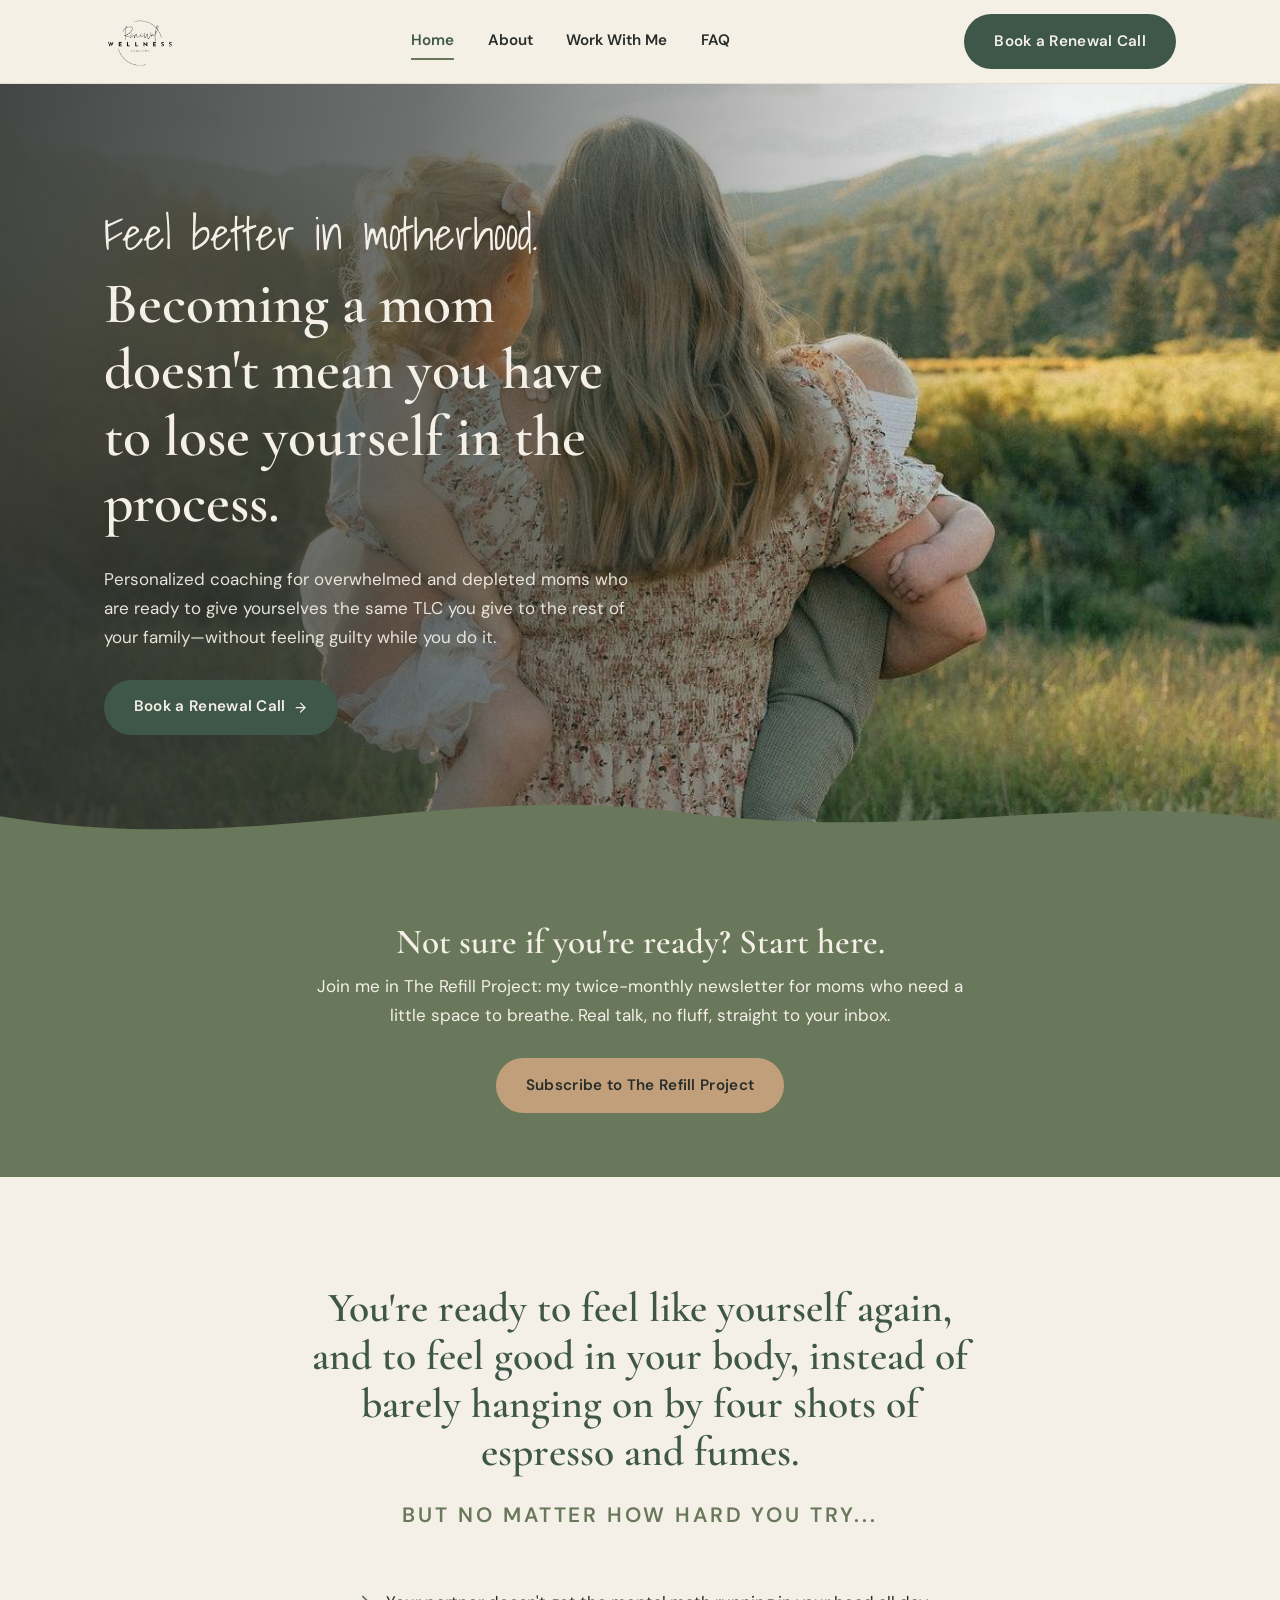
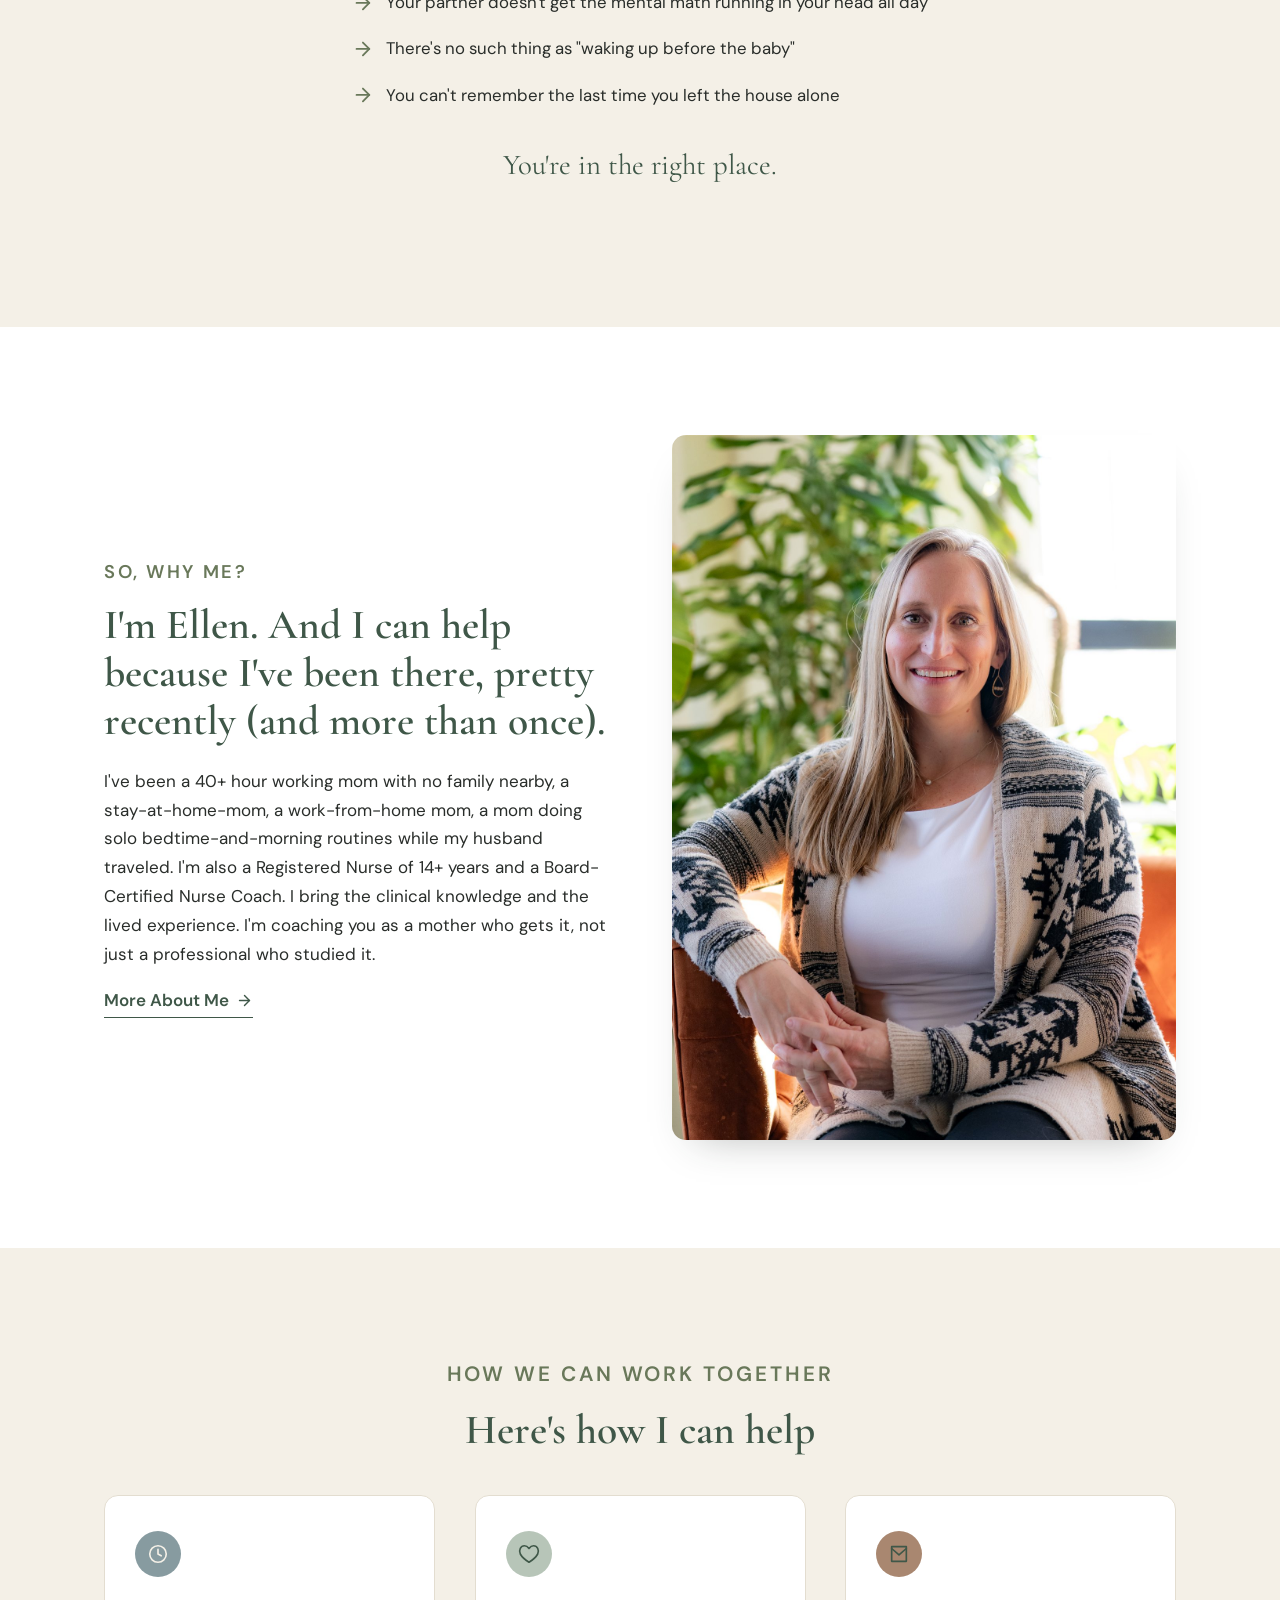
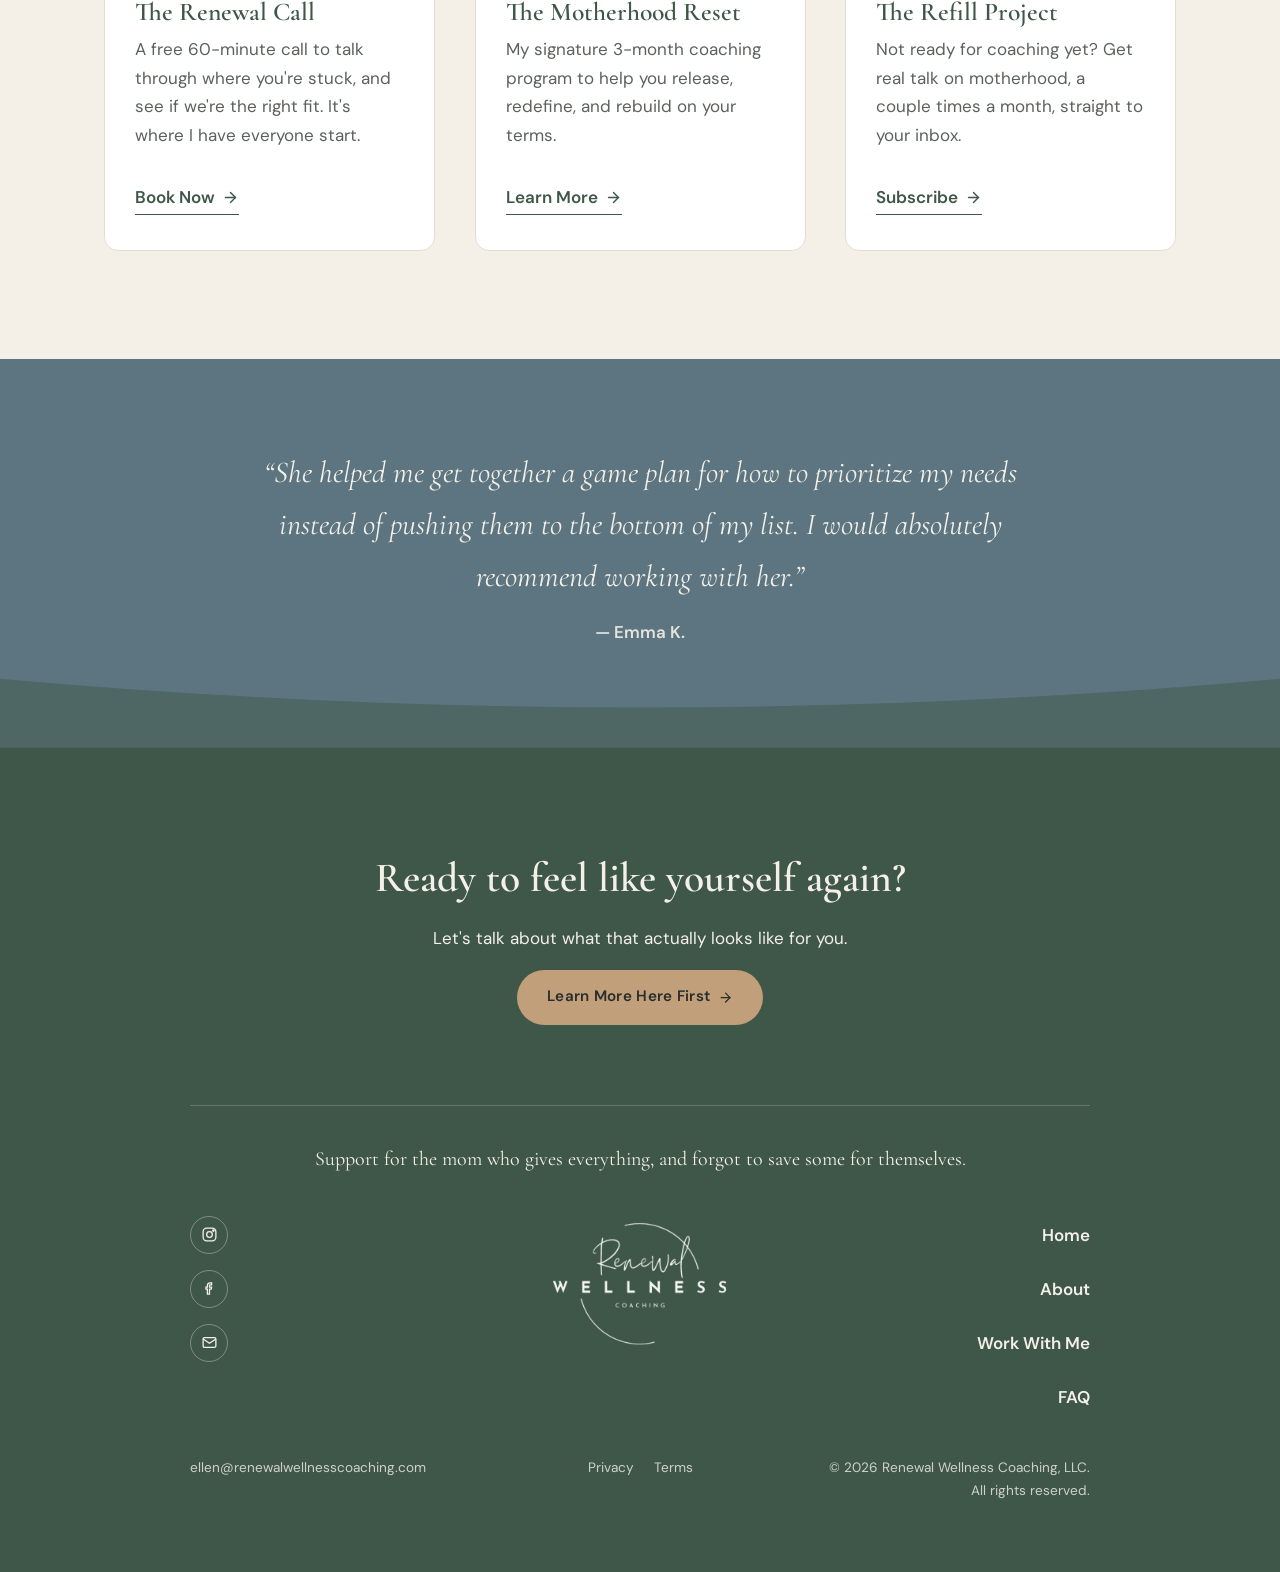
==== commit 2472ea30: "Restructure About page, clean up copy, and swap script font - About page: reorganized into "How I Go" ====
--- a/index.html
+++ b/index.html
@@ -8,7 +8,7 @@
   <link rel="icon" href="img/logo.png" />
   <link rel="preconnect" href="https://fonts.googleapis.com" />
   <link rel="preconnect" href="https://fonts.gstatic.com" crossorigin />
-  <link href="https://fonts.googleapis.com/css2?family=Cormorant+Garamond:wght@500;600;700&family=DM+Sans:wght@400;500;600;700&family=Dancing+Script&display=swap" rel="stylesheet" />
+  <link href="https://fonts.googleapis.com/css2?family=Cormorant+Garamond:wght@500;600;700&family=DM+Sans:wght@400;500;600;700&family=Shadows+Into+Light&display=swap" rel="stylesheet" />
   <link rel="stylesheet" href="css/styles.css" />
 </head>
 <body>
@@ -68,7 +68,7 @@
     <section class="optin-band">
       <div class="container optin-inner">
         <h3 class="optin-heading">Not sure if you're ready? Start here.</h3>
-        <p>Join me in The Refill Project &mdash; my twice-monthly newsletter for moms who need a little space to breathe. Real talk, no fluff, straight to your inbox.</p>
+        <p>Join me in The Refill Project: my twice-monthly newsletter for moms who need a little space to breathe. Real talk, no fluff, straight to your inbox.</p>
         <a class="btn btn-secondary" href="https://ellenlebleu.substack.com" target="_blank" rel="noopener">Subscribe to The Refill Project</a>
       </div>
     </section>
@@ -107,7 +107,7 @@
         <div>
           <span class="eyebrow" style="font-size: 1.15rem;">So, why me?</span>
           <h2>I'm Ellen. And I can help because I've been there, pretty recently (and more than once).</h2>
-          <p>I've been a 40+ hour working mom with no family nearby, a SAHM, a WFH mom, a mom doing solo bedtime-and-morning routines while my husband traveled. I'm also a Registered Nurse of 14+ years and a Board-Certified Nurse Coach. I bring the clinical knowledge and the lived experience &mdash; because I'm coaching you as a mother who gets it, not [just] a professional who studied it.</p>
+          <p>I've been a 40+ hour working mom with no family nearby, a stay-at-home-mom, a work-from-home mom, a mom doing solo bedtime-and-morning routines while my husband traveled. I'm also a Registered Nurse of 14+ years and a Board-Certified Nurse Coach. I bring the clinical knowledge and the lived experience. I'm coaching you as a mother who gets it, not just a professional who studied it.</p>
           <a class="btn-link" href="about.html">
             More About Me
             <svg viewBox="0 0 24 24" fill="none" stroke="currentColor" stroke-width="2" stroke-linecap="round" stroke-linejoin="round"><line x1="5" y1="12" x2="19" y2="12"/><polyline points="12 5 19 12 12 19"/></svg>
@@ -124,17 +124,6 @@
           <h2>Here's how I can help</h2>
         </div>
         <div class="grid grid--3 offer-cards">
-          <div class="card">
-            <div class="card-icon">
-              <svg viewBox="0 0 24 24" fill="none" stroke="currentColor" stroke-width="1.8" stroke-linecap="round" stroke-linejoin="round"><path d="M12 21s-7-4.35-9.5-9C.5 7.5 3 3 7 3c2 0 3.5 1 5 3 1.5-2 3-3 5-3 4 0 6.5 4.5 4.5 9-2.5 4.65-9.5 9-9.5 9z"/></svg>
-            </div>
-            <h3>The Motherhood Reset</h3>
-            <p>My signature 3-month coaching program to help you release, redefine, and rebuild &mdash; on your terms.</p>
-            <a class="btn-link" href="work-with-me.html">
-              Learn More
-              <svg viewBox="0 0 24 24" fill="none" stroke="currentColor" stroke-width="2" stroke-linecap="round" stroke-linejoin="round"><line x1="5" y1="12" x2="19" y2="12"/><polyline points="12 5 19 12 12 19"/></svg>
-            </a>
-          </div>
           <div class="card">
             <div class="card-icon card-icon--blue">
               <svg viewBox="0 0 24 24" fill="none" stroke="currentColor" stroke-width="1.8" stroke-linecap="round" stroke-linejoin="round"><circle cx="12" cy="12" r="9"/><polyline points="12 7 12 12 15.5 14"/></svg>
@@ -143,6 +132,17 @@
             <p>A free 60-minute call to talk through where you're stuck, and see if we're the right fit. It's where I have everyone start.</p>
             <a class="btn-link" href="https://calendar.app.google/wAF8eQ9CQRG3GPrg6" target="_blank" rel="noopener">
               Book Now
+              <svg viewBox="0 0 24 24" fill="none" stroke="currentColor" stroke-width="2" stroke-linecap="round" stroke-linejoin="round"><line x1="5" y1="12" x2="19" y2="12"/><polyline points="12 5 19 12 12 19"/></svg>
+            </a>
+          </div>
+          <div class="card">
+            <div class="card-icon">
+              <svg viewBox="0 0 24 24" fill="none" stroke="currentColor" stroke-width="1.8" stroke-linecap="round" stroke-linejoin="round"><path d="M12 21s-7-4.35-9.5-9C.5 7.5 3 3 7 3c2 0 3.5 1 5 3 1.5-2 3-3 5-3 4 0 6.5 4.5 4.5 9-2.5 4.65-9.5 9-9.5 9z"/></svg>
+            </div>
+            <h3>The Motherhood Reset</h3>
+            <p>My signature 3-month coaching program to help you release, redefine, and rebuild on your terms.</p>
+            <a class="btn-link" href="work-with-me.html">
+              Learn More
               <svg viewBox="0 0 24 24" fill="none" stroke="currentColor" stroke-width="2" stroke-linecap="round" stroke-linejoin="round"><line x1="5" y1="12" x2="19" y2="12"/><polyline points="12 5 19 12 12 19"/></svg>
             </a>
           </div>
@@ -189,7 +189,7 @@
 
   <footer class="site-footer">
     <div class="container">
-      <p class="footer-tagline"><span class="footer-tagline-text">Support for the mom who gives everything &mdash; and forgot to save some for themselves.</span></p>
+      <p class="footer-tagline"><span class="footer-tagline-text">Support for the mom who gives everything, and forgot to save some for themselves.</span></p>
       <div class="footer-columns">
         <div class="footer-social-col">
           <a href="https://www.instagram.com/postpartum_renewal" target="_blank" rel="noopener" aria-label="Instagram">
--- a/css/styles.css
+++ b/css/styles.css
@@ -33,7 +33,7 @@
   /* Type */
   --font-heading: "Cormorant Garamond", serif;
   --font-body: "DM Sans", sans-serif;
-  --font-script: "Dancing Script", cursive;
+  --font-script: "Shadows Into Light", cursive;
 
   /* Layout */
   --container-max: 1120px;
@@ -150,6 +150,22 @@
 
 .section--tight {
   padding: clamp(40px, 6vw, 72px) 0;
+}
+
+.about-divider {
+  padding: clamp(8px, 2vw, 20px) 0 0;
+}
+
+.about-divider h2 {
+  font-family: var(--font-script);
+  font-weight: 400;
+  color: var(--muted-olive);
+  font-size: clamp(2.6rem, 5.5vw, 4.2rem);
+  line-height: 1.15;
+}
+
+.about-divider + section {
+  padding-top: clamp(16px, 3vw, 32px);
 }
 
 .section--alt {
@@ -719,6 +735,10 @@
   height: clamp(80px, 12vw, 160px);
 }
 
+.shape-divider-bottom--round svg {
+  height: clamp(50px, 7vw, 96px);
+}
+
 .hero-actions {
   display: flex;
   flex-wrap: wrap;
@@ -1297,34 +1317,6 @@
   color: var(--eucalyptus);
 }
 
-@media (max-width: 680px) {
-  .footer-columns {
-    grid-template-columns: 1fr;
-    justify-items: center;
-    gap: 1.75rem;
-  }
-  .footer-social-col {
-    flex-direction: row;
-    align-items: center;
-  }
-  .footer-nav-col {
-    flex-direction: row;
-    flex-wrap: wrap;
-    justify-content: center;
-    align-items: center;
-    justify-self: center;
-    width: auto;
-  }
-  .footer-bottom {
-    grid-template-columns: 1fr;
-    justify-items: center;
-    text-align: center;
-  }
-  .footer-bottom p:last-child {
-    text-align: center;
-  }
-}
-
 .footer-bottom {
   display: grid;
   grid-template-columns: 1fr auto 1fr;
@@ -1338,6 +1330,34 @@
 
 .footer-bottom p:last-child {
   text-align: right;
+}
+
+@media (max-width: 680px) {
+  .footer-columns {
+    grid-template-columns: 1fr;
+    justify-items: center;
+    gap: 1.75rem;
+  }
+  .footer-social-col {
+    flex-direction: row;
+    align-items: center;
+  }
+  .footer-nav-col {
+    flex-direction: row;
+    flex-wrap: wrap;
+    justify-content: center;
+    align-items: center;
+    justify-self: center;
+    width: auto;
+  }
+  .footer-bottom {
+    grid-template-columns: 1fr;
+    justify-items: center;
+    text-align: center;
+  }
+  .footer-bottom p:last-child {
+    text-align: center;
+  }
 }
 
 .footer-legal {
@@ -1368,10 +1388,10 @@
   position: absolute;
   left: 50%;
   transform: translateX(-50%);
-  width: 48px;
-  height: 3px;
+  width: 90px;
+  height: 1px;
   background: var(--muted-olive);
-  border-radius: 2px;
+  border-radius: 1px;
 }
 
 .pull-quote::before {
